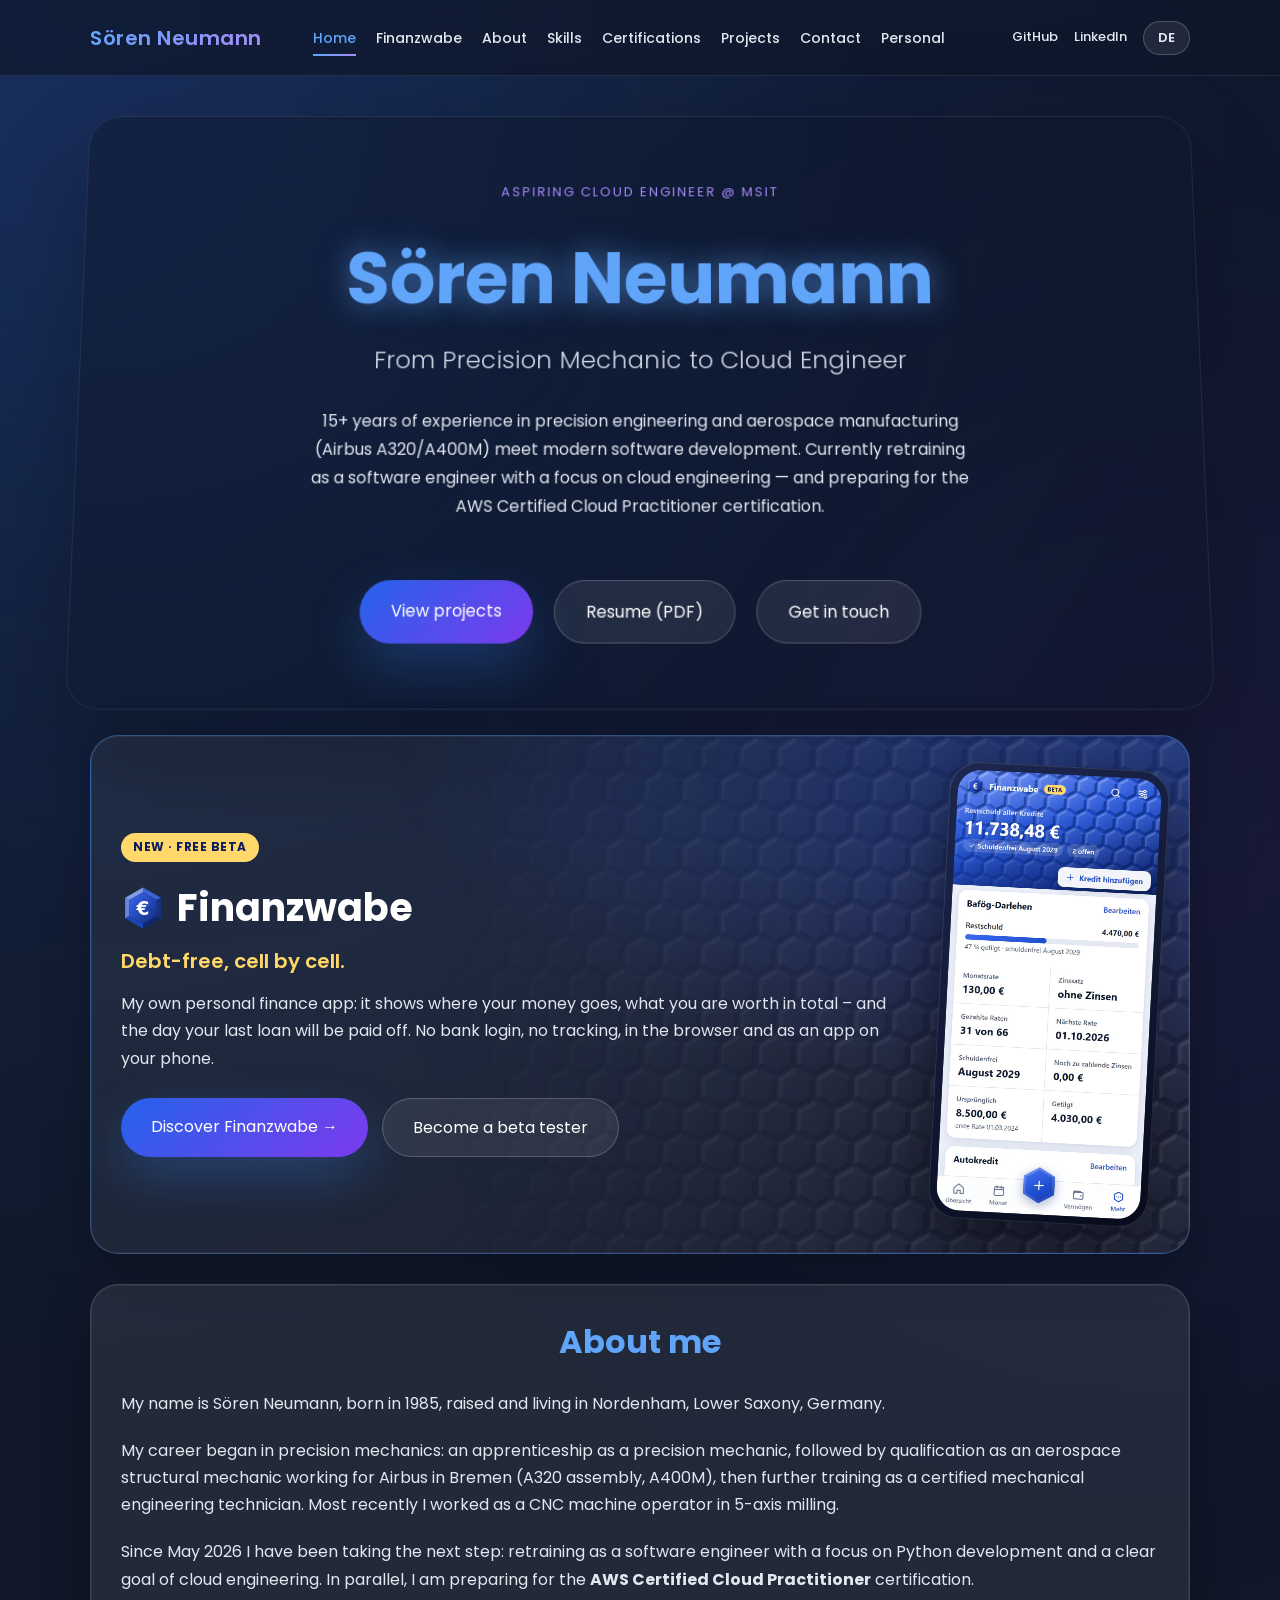
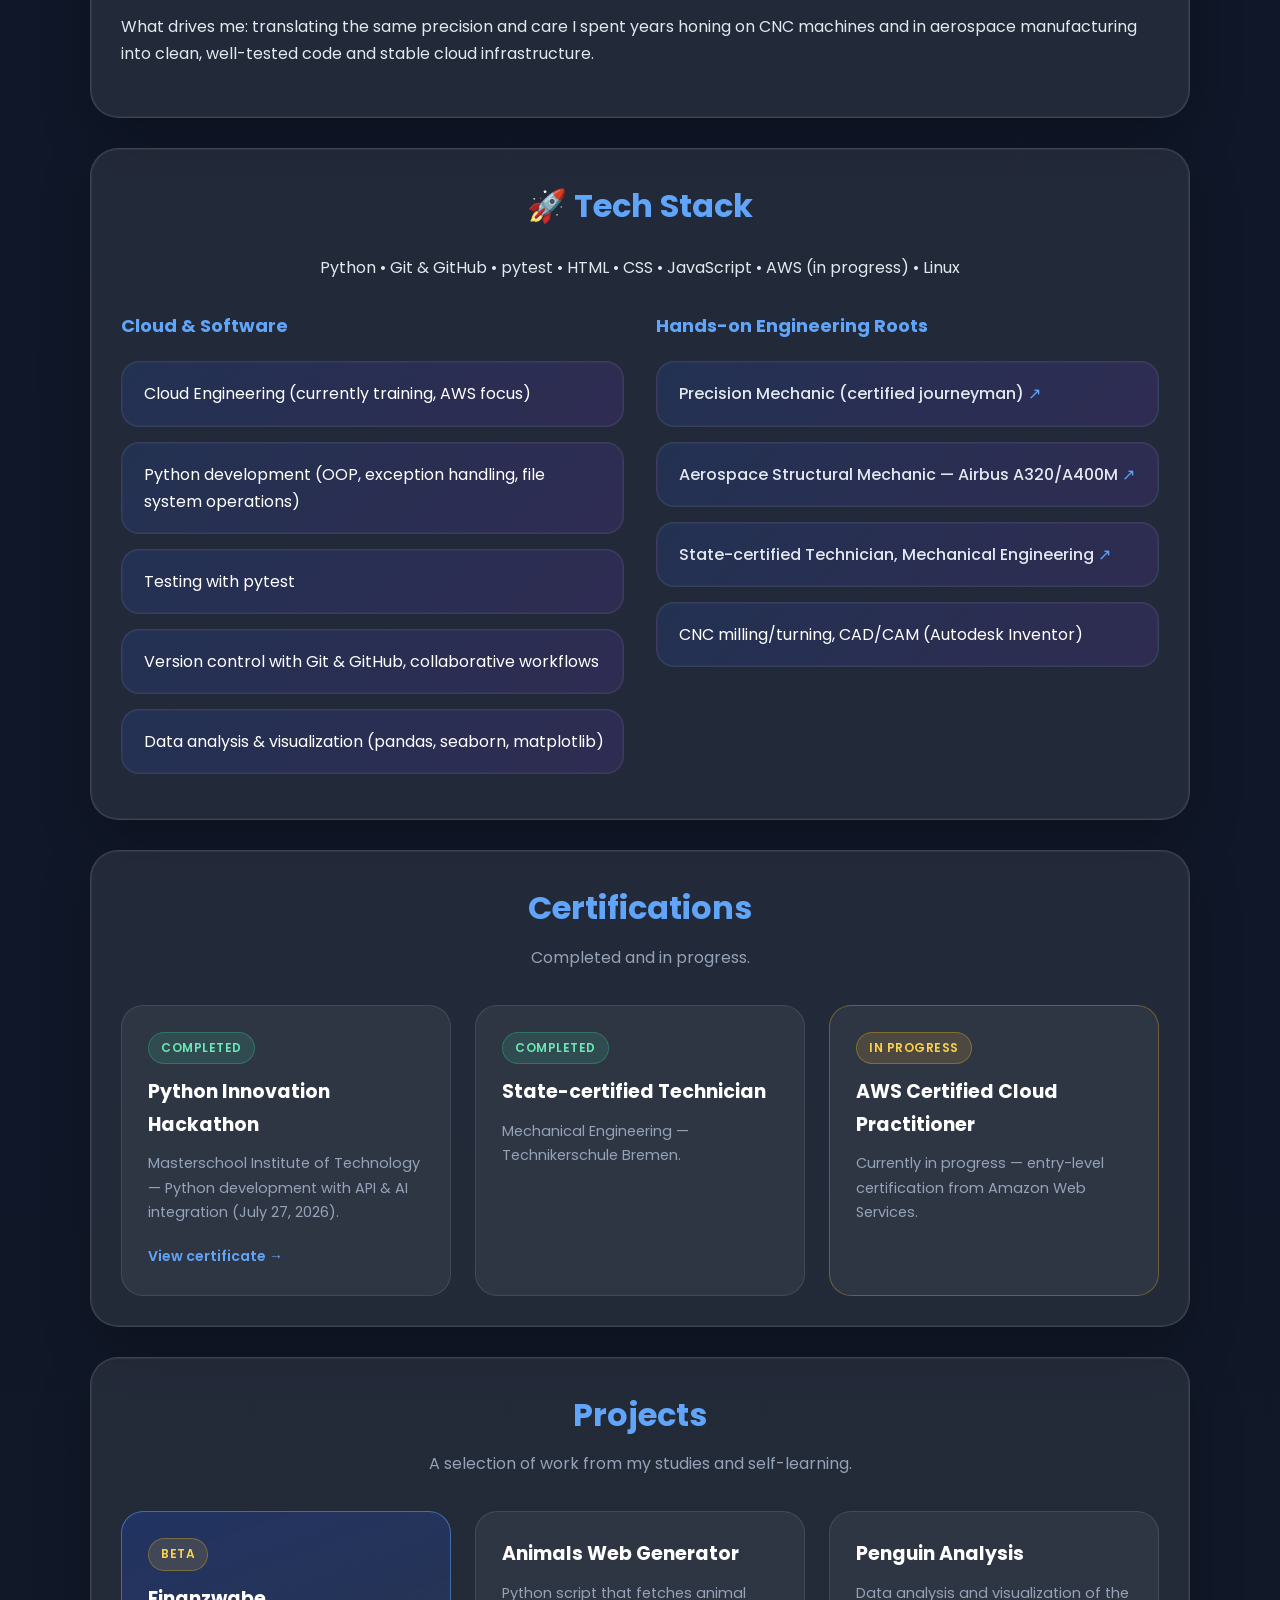
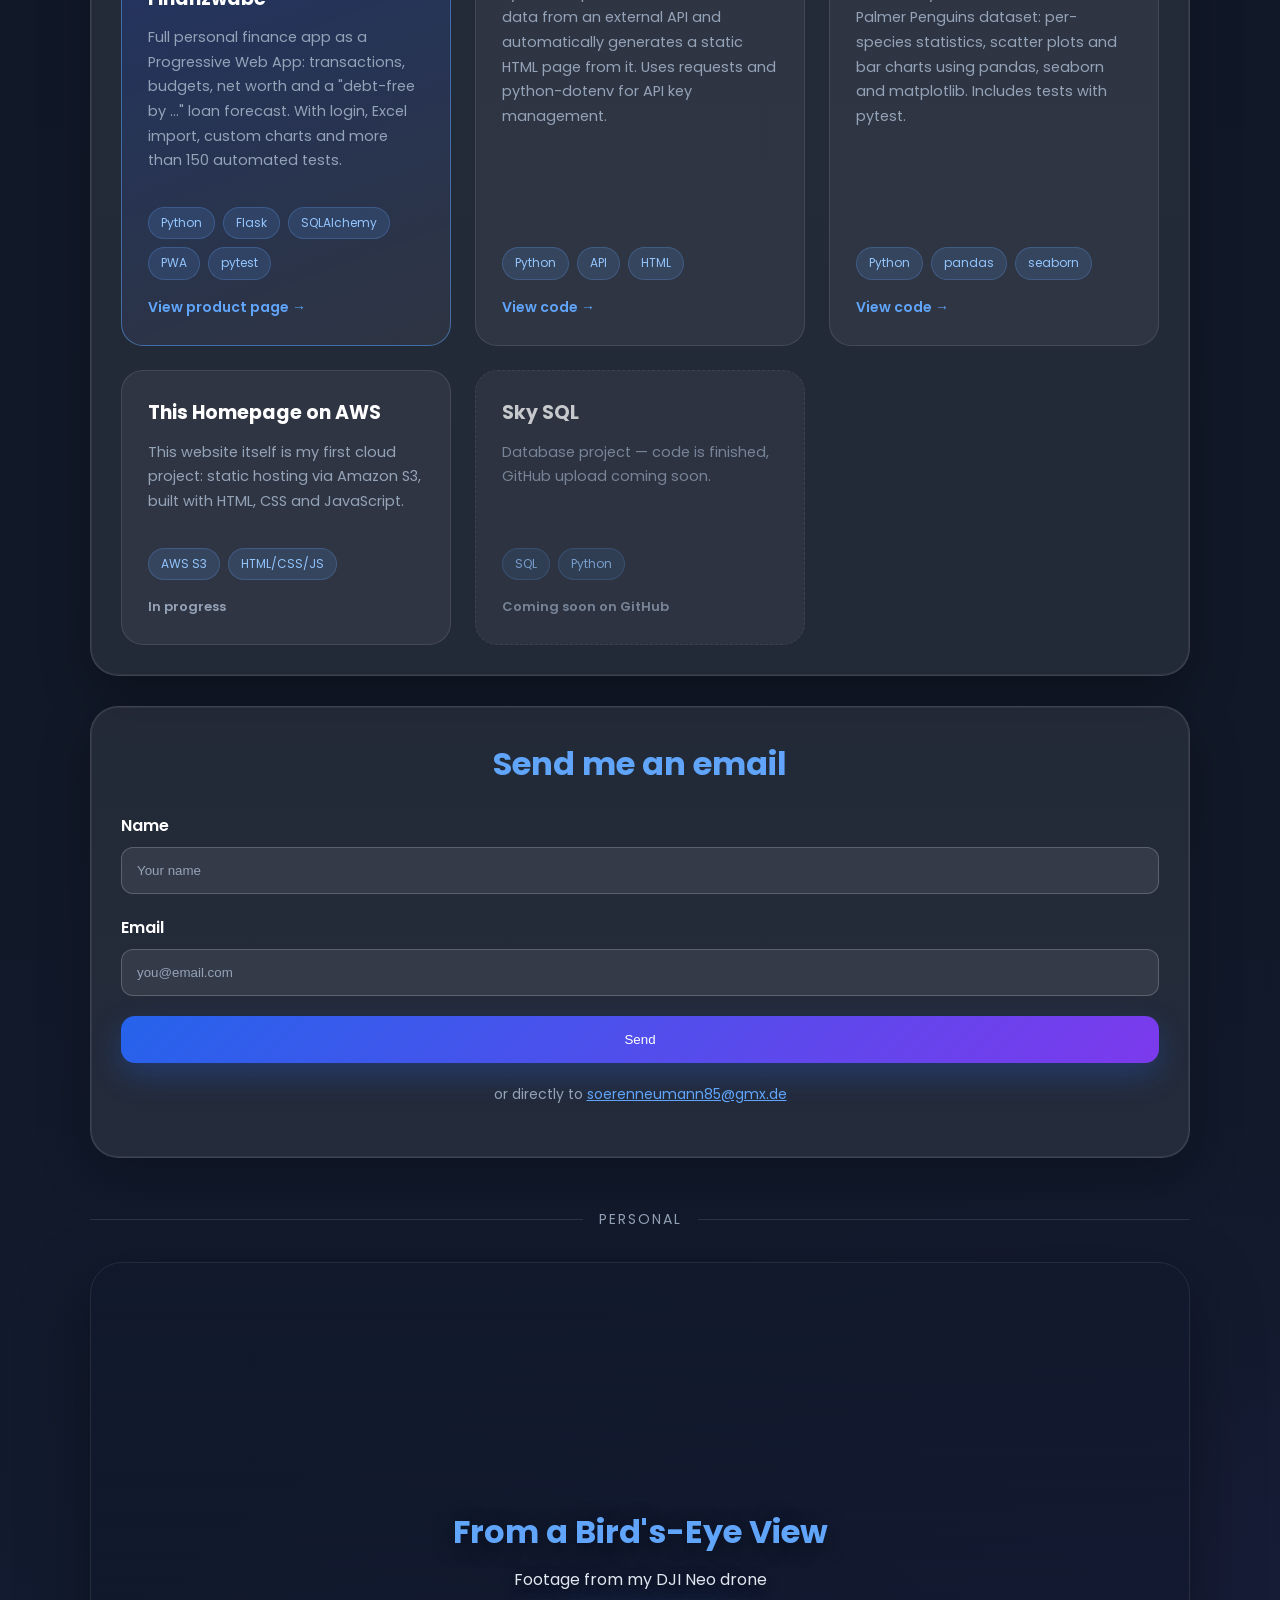
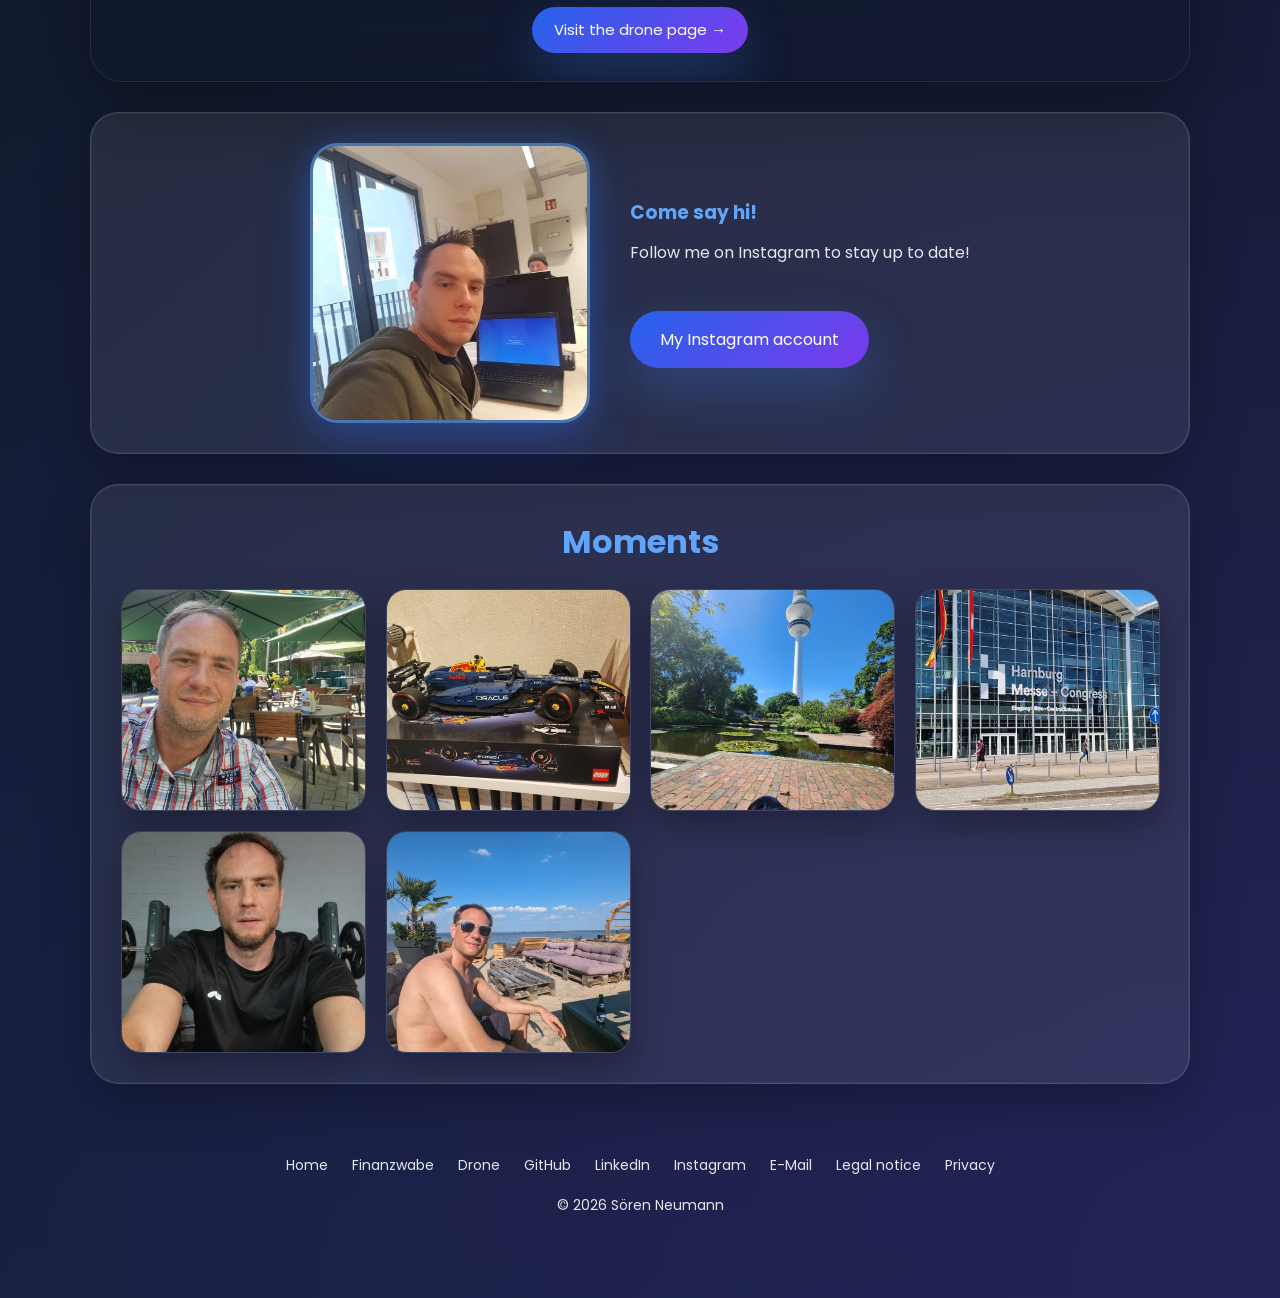
==== index.html @ 2d29876f "Initial commit: bilingual cloud engineer portfolio homepage Static site (HTML/CSS/JS) with DE/EN tog" ====
<!DOCTYPE html>
<html lang="de">
<head>
    <meta charset="UTF-8">
    <meta name="viewport" content="width=device-width, initial-scale=1.0">
    <title data-i18n="meta.title">Sören Neumann | Cloud Engineer (angehend)</title>
    <meta name="description" content="Persönliche Homepage von Sören Neumann: angehender Cloud Engineer bei MSIT, zuvor Feinwerkmechaniker & Techniker Maschinenbau. Projekte, Zertifikate und Kontakt." data-i18n-content="meta.description">
    <link rel="icon" type="image/svg+xml" href="data:image/svg+xml,%3Csvg xmlns='http://www.w3.org/2000/svg' viewBox='0 0 64 64'%3E%3Cdefs%3E%3ClinearGradient id='g' x1='0' y1='0' x2='1' y2='1'%3E%3Cstop offset='0' stop-color='%232563eb'/%3E%3Cstop offset='1' stop-color='%237c3aed'/%3E%3C/linearGradient%3E%3C/defs%3E%3Crect width='64' height='64' rx='16' fill='url(%23g)'/%3E%3Ctext x='32' y='42' font-family='Arial, sans-serif' font-size='28' font-weight='700' fill='white' text-anchor='middle'%3ESN%3C/text%3E%3C/svg%3E">

    <link rel="stylesheet" href="stylesheet1.css"/>

    <!-- Google Font -->
    <link href="https://fonts.googleapis.com/css2?family=Poppins:wght@300;400;600&display=swap" rel="stylesheet">
</head>

<body>

<nav class="navbar">
    <div class="nav-container">
        <a href="#home" class="nav-logo">Sören Neumann</a>
        <ul class="nav-menu" id="navMenu">
            <li><a href="#home" data-i18n="nav.home">Start</a></li>
            <li><a href="#finanzwabe">Finanzwabe</a></li>
            <li><a href="#about" data-i18n="nav.about">Über mich</a></li>
            <li><a href="#skills" data-i18n="nav.skills">Skills</a></li>
            <li><a href="#certifications" data-i18n="nav.certifications">Zertifikate</a></li>
            <li><a href="#projects" data-i18n="nav.projects">Projekte</a></li>
            <li><a href="#contact" data-i18n="nav.contact">Kontakt</a></li>
            <li><a href="#personal" data-i18n="nav.personal">Persönliches</a></li>
        </ul>
        <div class="nav-actions">
            <a class="nav-icon-link" href="https://github.com/Soerenneumann1985" target="_blank" rel="noopener">GitHub</a>
            <a class="nav-icon-link" href="https://www.linkedin.com/in/s%C3%B6ren-neumann-cloud77" target="_blank" rel="noopener">LinkedIn</a>
            <button class="lang-toggle" id="langToggle" type="button" aria-label="Switch language">EN</button>
        </div>
        <button class="nav-toggle" id="navToggle" aria-label="Menü öffnen" aria-expanded="false">
            <span></span><span></span><span></span>
        </button>
    </div>
</nav>

<div class="container">

    <header class="hero-main" id="home">
        <span class="eyebrow" data-i18n="hero.eyebrow">Angehender Cloud Engineer @ MSIT</span>
        <h1>Sören Neumann</h1>
        <h2 data-i18n="hero.subtitle">Vom Feinwerkmechaniker zum Cloud Engineer</h2>
        <p class="hero-intro" data-i18n="hero.intro">
            Über 15 Jahre Erfahrung aus Präzisionshandwerk und Luftfahrttechnik (Airbus A320/A400M) treffen auf
            moderne Softwareentwicklung. Aktuell im Quereinsteiger-Studium zum Software-Ingenieur mit Schwerpunkt
            Cloud Engineering — und in Vorbereitung auf die Zertifizierung AWS Certified Cloud Practitioner.
        </p>
        <div class="hero-cta">
            <a class="button" href="#projects" data-i18n="hero.ctaProjects">Projekte ansehen</a>
            <a class="button secondary" href="assets/cv/Lebenslauf-Soeren-Neumann.pdf" target="_blank" data-i18n="hero.ctaCv">Lebenslauf (PDF)</a>
            <a class="button secondary" href="#contact" data-i18n="hero.ctaContact">Kontakt aufnehmen</a>
        </div>
    </header>

    <section class="card fw-promo" id="finanzwabe">
        <div class="fw-promo-text">
            <span class="fw-badge" data-i18n="fw.badge">Neu · Beta kostenlos</span>
            <h3 class="fw-title"><img src="finanzwabe/assets/logo.svg" alt="" width="44" height="44"> Finanzwabe</h3>
            <p class="fw-slogan" data-i18n="fw.slogan">Wabe für Wabe schuldenfrei.</p>
            <p data-i18n="fw.text">Meine eigene Finanz-App: Sie zeigt, wofür das Geld draufgeht, wie viel man insgesamt besitzt – und an welchem Tag der letzte Kredit abbezahlt ist. Ohne Bank-Login, ohne Tracking, im Browser und als App auf dem Handy.</p>
            <div class="fw-actions">
                <a class="button" href="finanzwabe/index.html" data-i18n="fw.cta">Finanzwabe entdecken →</a>
                <a class="button secondary" href="finanzwabe/index.html#beta" data-i18n="fw.ctaBeta">Beta-Tester werden</a>
            </div>
        </div>
        <a class="fw-phone" href="finanzwabe/index.html" aria-label="Zur Finanzwabe-Seite">
            <img src="finanzwabe/assets/app-kredite.jpg" alt="Finanzwabe auf dem Smartphone: Kredite mit Datum der Schuldenfreiheit" width="390" height="844" loading="lazy">
        </a>
    </section>

    <section class="card" id="about">
        <div class="section-heading"><h3 data-i18n="about.heading">Über mich</h3></div>
        <p data-i18n="about.p1">
            Mein Name ist Sören Neumann, geboren 1985, aufgewachsen und wohnhaft in Nordenham, Niedersachsen.
        </p>
        <p data-i18n="about.p2">
            Mein beruflicher Weg begann in der Feinwerkmechanik: Ausbildung zum Feinwerkmechaniker, danach
            Qualifizierung zum Strukturmechaniker Luftfahrt mit Einsatz bei Airbus in Bremen (A320-Montage,
            A400M), gefolgt von einer Weiterbildung zum Staatlich geprüften Techniker der Fachrichtung
            Maschinentechnik. In den letzten Jahren habe ich als CNC-Maschinenbediener im 5-Achs-Fräsen
            gearbeitet.
        </p>
        <p data-i18n="about.p3" data-i18n-html="true">
            Seit Mai 2026 gehe ich den nächsten Schritt: ein Quereinsteiger-Studium zum Software-Ingenieur mit
            Schwerpunkt Python-Entwicklung und dem klaren Ziel Cloud Engineering. Parallel bereite ich mich auf
            die Zertifizierung <strong>AWS Certified Cloud Practitioner</strong> vor.
        </p>
        <p data-i18n="about.p4">
            Was mich antreibt: die gleiche Präzision und Sorgfalt, die ich jahrelang an CNC-Maschinen und in der
            Luftfahrtfertigung gelernt habe, jetzt in sauberen, gut getesteten Code und stabile Cloud-Infrastruktur
            zu übersetzen.
        </p>
    </section>

    <section class="card" id="skills">
        <div class="section-heading"><h3 data-i18n="skills.heading">🚀 Tech Stack</h3></div>
        <p class="center" data-i18n="skills.stack">
            Python • Git &amp; GitHub • pytest • HTML • CSS • JavaScript • AWS (in Vorbereitung) • Linux
        </p>

        <div class="skills-columns">
            <div>
                <h3 data-i18n="skills.cloudHeading">Cloud &amp; Software</h3>
                <ul class="skills-list">
                    <li><span data-i18n="skills.cloud1">Cloud Engineering (aktuell in Ausbildung, Schwerpunkt AWS)</span></li>
                    <li><span data-i18n="skills.cloud2">Python-Entwicklung (OOP, Exception Handling, Dateisystem-Operationen)</span></li>
                    <li><span data-i18n="skills.cloud3">Testing mit pytest</span></li>
                    <li><span data-i18n="skills.cloud4">Versionierung mit Git &amp; GitHub, kollaborative Workflows</span></li>
                    <li><span data-i18n="skills.cloud5">Datenanalyse &amp; Visualisierung (pandas, seaborn, matplotlib)</span></li>
                </ul>
            </div>
            <div>
                <h3 data-i18n="skills.craftHeading">Handwerkliche Wurzeln</h3>
                <ul class="skills-list">
                    <li><a href="https://de.wikipedia.org/wiki/Feinwerkmechaniker" target="_blank" rel="noopener" data-i18n="skills.craft1">Feinwerkmechaniker (Facharbeiterbrief)</a></li>
                    <li><a href="https://de.wikipedia.org/wiki/Fluggerätmechaniker" target="_blank" rel="noopener" data-i18n="skills.craft2">Strukturmechaniker Luftfahrt — Airbus A320/A400M</a></li>
                    <li><a href="https://de.wikipedia.org/wiki/Maschinenbautechniker" target="_blank" rel="noopener" data-i18n="skills.craft3">Staatlich geprüfter Techniker, Maschinentechnik</a></li>
                    <li><span data-i18n="skills.craft4">CNC-Fräsen/-Drehen, CAD/CAM (Autodesk Inventor)</span></li>
                </ul>
            </div>
        </div>
    </section>

    <section class="card" id="certifications">
        <div class="section-heading"><h3 data-i18n="certs.heading">Zertifikate</h3></div>
        <p class="section-sub" data-i18n="certs.sub">Abgeschlossen und in Vorbereitung.</p>
        <div class="projects-grid">
            <article class="project-card cert-card">
                <div class="cert-status done" data-i18n="certs.statusDone">Abgeschlossen</div>
                <h4 data-i18n="certs.msitTitle">Python Innovation Hackathon</h4>
                <p data-i18n="certs.msitDesc">Masterschool Institute of Technology — Python-Entwicklung mit API- &amp; KI-Integration (27. Juli 2026).</p>
                <a href="assets/certificates/msit-python-hackathon.png" target="_blank" data-i18n="certs.viewCert">Zertifikat ansehen →</a>
            </article>
            <article class="project-card cert-card">
                <div class="cert-status done" data-i18n="certs.statusDone">Abgeschlossen</div>
                <h4 data-i18n="certs.techTitle">Staatlich geprüfter Techniker</h4>
                <p data-i18n="certs.techDesc">Fachrichtung Maschinentechnik — Technikerschule Bremen.</p>
            </article>
            <article class="project-card cert-card in-progress">
                <div class="cert-status progress" data-i18n="certs.statusProgress">In Vorbereitung</div>
                <h4>AWS Certified Cloud Practitioner</h4>
                <p data-i18n="certs.awsDesc">Aktuell in Vorbereitung — Einstiegszertifizierung von Amazon Web Services.</p>
            </article>
        </div>
    </section>

    <section class="card" id="projects">
        <div class="section-heading"><h3 data-i18n="projects.heading">Projekte</h3></div>
        <p class="section-sub" data-i18n="projects.sub">Eine Auswahl an Arbeiten aus Studium und Selbstlernen.</p>
        <div class="projects-grid">
            <article class="project-card featured">
                <div class="cert-status progress" data-i18n="projects.fwStatus">Beta</div>
                <h4>Finanzwabe</h4>
                <p data-i18n="projects.fwDesc">Vollständige Finanz-App als Progressive Web App: Buchungen, Budgets, Nettovermögen und Kredit-Prognose „schuldenfrei am …“. Mit Login, Excel-Import, eigenen Diagrammen und über 150 automatischen Tests.</p>
                <div class="project-tags"><span>Python</span><span>Flask</span><span>SQLAlchemy</span><span>PWA</span><span>pytest</span></div>
                <a href="finanzwabe/index.html" data-i18n="projects.fwCta">Zur Produktseite →</a>
            </article>
            <article class="project-card">
                <h4 data-i18n="projects.p1Title">Animals Web Generator</h4>
                <p data-i18n="projects.p1Desc">Python-Skript, das Tierdaten über eine externe API abruft und daraus automatisch eine statische HTML-Seite generiert. Nutzt requests und python-dotenv für die API-Key-Verwaltung.</p>
                <div class="project-tags"><span>Python</span><span>API</span><span>HTML</span></div>
                <a href="https://github.com/Soerenneumann1985/My-Zootopia" target="_blank" rel="noopener" data-i18n="projects.viewCode">Code ansehen →</a>
            </article>
            <article class="project-card">
                <h4 data-i18n="projects.p2Title">Penguin Analysis</h4>
                <p data-i18n="projects.p2Desc">Datenanalyse und Visualisierung des Palmer-Penguins-Datensets: Kennzahlen pro Pinguinart, Streudiagramme und Balkendiagramme mit pandas, seaborn und matplotlib. Inklusive Tests mit pytest.</p>
                <div class="project-tags"><span>Python</span><span>pandas</span><span>seaborn</span></div>
                <a href="https://github.com/Soerenneumann1985/penguin-analysis" target="_blank" rel="noopener" data-i18n="projects.viewCode">Code ansehen →</a>
            </article>
            <article class="project-card">
                <h4 data-i18n="projects.p3Title">Diese Homepage auf AWS</h4>
                <p data-i18n="projects.p3Desc">Diese Website selbst ist mein erstes Cloud-Projekt: statisches Hosting über Amazon S3, aufgebaut mit HTML, CSS und JavaScript.</p>
                <div class="project-tags"><span>AWS S3</span><span>HTML/CSS/JS</span></div>
                <span class="project-status" data-i18n="projects.inProgress">In Arbeit</span>
            </article>
            <article class="project-card placeholder">
                <h4>Sky SQL</h4>
                <p data-i18n="projects.p4Desc">Datenbank-Projekt — Code ist fertig, Upload auf GitHub folgt in Kürze.</p>
                <div class="project-tags"><span>SQL</span><span>Python</span></div>
                <span class="project-status" data-i18n="projects.comingSoon">Demnächst auf GitHub</span>
            </article>
        </div>
    </section>

    <section class="card" id="contact">
        <div class="section-heading"><h3 data-i18n="contact.heading">Schreib mir eine E-Mail</h3></div>

        <form action="mailto:soerenneumann85@gmx.de" method="get">

            <label for="name" data-i18n="contact.name">Name</label>
            <input type="text" id="name" name="name" data-i18n-placeholder="contact.namePlaceholder" placeholder="Dein Name">

            <label for="email" data-i18n="contact.email">E-Mail</label>
            <input type="email" id="email" name="email" data-i18n-placeholder="contact.emailPlaceholder" placeholder="deine@email.de">

            <input type="submit" data-i18n-value="contact.submit" value="Absenden">

        </form>
        <p class="contact-alt center" data-i18n="contact.altHtml" data-i18n-html="true">oder direkt an <a href="mailto:soerenneumann85@gmx.de">soerenneumann85@gmx.de</a></p>
    </section>

    <div class="section-divider">
        <span data-i18n="personal.divider">Persönliches</span>
    </div>

    <section class="video-hero" id="personal">
        <video class="video-hero-media" autoplay muted loop playsinline poster="assets/drohnenvideo-poster.jpg">
            <source src="assets/drohnenvideo.mp4" type="video/mp4">
        </video>
        <div class="video-hero-overlay"></div>
        <div class="video-hero-text">
            <h3 data-i18n="drone.heading">Aus der Vogelperspektive</h3>
            <p data-i18n="drone.sub">Aufnahmen meiner DJI Neo Drohne</p>
            <a class="button" href="drohne/index.html" data-i18n="drone.cta">Zur Drohnen-Seite →</a>
        </div>
    </section>

    <section class="card">
        <div class="profile-container">
            <img src="assets/Selfie.jpg" alt="Selfie von Sören Neumann" class="profile-image">
            <div>
                <h3 style="text-align: left; margin-bottom: 10px;" data-i18n="insta.heading">Besuche mich!</h3>
                <p style="text-align: left; margin-bottom: 20px;" data-i18n="insta.sub">Folge mir auf Instagram und bleibe immer auf dem Laufenden!</p>
                <a class="button" href="https://www.instagram.com/soerenneumann77/" target="_blank" data-i18n="insta.cta">
                    Mein Instagram Account
                </a>
            </div>
        </div>
    </section>

    <section class="card" id="gallery">
        <div class="section-heading"><h3 data-i18n="gallery.heading">Momente</h3></div>
        <div class="gallery">
            <div class="gallery-item"><img src="assets/gallery/cafe.jpg" alt="Unterwegs im Café" loading="lazy"></div>
            <div class="gallery-item"><img src="assets/gallery/lego.jpg" alt="Lego Formel 1" loading="lazy"></div>
            <div class="gallery-item"><img src="assets/gallery/hamburg-turm.jpg" alt="Fernsehturm Hamburg" loading="lazy"></div>
            <div class="gallery-item"><img src="assets/gallery/hamburg-messe.jpg" alt="Hamburg Messe" loading="lazy"></div>
            <div class="gallery-item"><img src="assets/gallery/gym.jpg" alt="Im Fitnessstudio" loading="lazy"></div>
            <div class="gallery-item"><img src="assets/gallery/strand.jpg" alt="Am Strand" loading="lazy"></div>
        </div>
    </section>

</div>

<footer class="site-footer">
    <div class="footer-links">
        <a href="#home" data-i18n="nav.home">Start</a>
        <a href="finanzwabe/index.html">Finanzwabe</a>
        <a href="drohne/index.html" data-i18n="footer.drone">Drohne</a>
        <a href="https://github.com/Soerenneumann1985" target="_blank" rel="noopener">GitHub</a>
        <a href="https://www.linkedin.com/in/s%C3%B6ren-neumann-cloud77" target="_blank" rel="noopener">LinkedIn</a>
        <a href="https://www.instagram.com/soerenneumann77/" target="_blank" rel="noopener">Instagram</a>
        <a href="mailto:soerenneumann85@gmx.de">E-Mail</a>
        <a href="impressum.html" data-i18n="footer.imprint">Impressum</a>
        <a href="datenschutz.html" data-i18n="footer.privacy">Datenschutz</a>
    </div>
    <p>&copy; 2026 Sören Neumann</p>
</footer>

<div class="lightbox" id="lightbox">
    <span class="lightbox-close" id="lightbox-close">&times;</span>
    <img src="" alt="" id="lightbox-img">
</div>

<script src="script.js" defer></script>
</body>
</html>
---- stylesheet1.css ----
*{
    margin:0;
    padding:0;
    box-sizing:border-box;
}

:root{
    --bg-dark:#0f172a;
    --bg-darker:#111827;
    --bg-deep:#131f3b;
    --accent-blue:#2563eb;
    --accent-blue-light:#60a5fa;
    --accent-purple:#7c3aed;
    --text-main:#e2e8f0;
    --text-muted:#94a3b8;
    --glass-bg:rgba(255,255,255,0.08);
    --glass-border:rgba(255,255,255,0.12);
    --nav-height:76px;
}

html{
    scroll-behavior:smooth;
}

body{
    font-family:'Poppins',sans-serif;
    background:
        radial-gradient(circle at top left, rgba(59, 130, 246, 0.18), transparent 22%),
        radial-gradient(circle at bottom right, rgba(124, 58, 237, 0.16), transparent 28%),
        linear-gradient(180deg, #0f172a 0%, #111827 65%, #131f3b 100%);
    color:white;
    line-height:1.7;
    overflow-x:hidden;
}

section, header{
    scroll-margin-top:calc(var(--nav-height) + 16px);
}

.container{
    width:90%;
    max-width:1100px;
    margin:0 auto;
    position:relative;
    z-index:1;
}

.container::before{
    content:"";
    position:absolute;
    inset:0;
    background-image:
        linear-gradient(120deg, rgba(255,255,255,0.05) 0 1px, transparent 1px 24px),
        linear-gradient(60deg, rgba(255,255,255,0.05) 0 1px, transparent 1px 24px);
    opacity:0.22;
    pointer-events:none;
    mix-blend-mode:screen;
}

/* Animierter Hintergrund */

body::before{
    content:"";
    position:fixed;
    width:600px;
    height:600px;
    background:#2563eb;
    filter:blur(250px);
    opacity:.2;
    top:-200px;
    left:-200px;
    animation:float 10s infinite alternate;
    z-index:-1;
}

body::after{
    content:"";
    position:fixed;
    width:500px;
    height:500px;
    background:#7c3aed;
    filter:blur(250px);
    opacity:.2;
    bottom:-150px;
    right:-150px;
    animation:float2 12s infinite alternate;
    z-index:-1;
}

@keyframes float{
    from{ transform:translateY(0px); }
    to{ transform:translateY(100px); }
}

@keyframes float2{
    from{ transform:translateY(0px); }
    to{ transform:translateY(-100px); }
}

/* ==================== Navigation ==================== */

.navbar{
    position:sticky;
    top:0;
    z-index:200;
    height:var(--nav-height);
    display:flex;
    align-items:center;
    background:rgba(15,23,42,0.7);
    backdrop-filter:blur(16px);
    border-bottom:1px solid rgba(255,255,255,0.08);
}

.nav-container{
    width:90%;
    max-width:1100px;
    margin:0 auto;
    display:flex;
    align-items:center;
    justify-content:space-between;
}

.nav-logo{
    font-weight:600;
    font-size:20px;
    color:white;
    text-decoration:none;
    letter-spacing:.5px;
    background:linear-gradient(135deg,#60a5fa,#a78bfa);
    -webkit-background-clip:text;
    background-clip:text;
    -webkit-text-fill-color:transparent;
}

.nav-menu{
    list-style:none;
    display:flex;
    gap:20px;
}

.nav-menu a{
    color:var(--text-main);
    text-decoration:none;
    font-size:14px;
    font-weight:500;
    position:relative;
    padding:6px 0;
    white-space:nowrap;
    transition:color .3s;
}

.nav-menu a::after{
    content:"";
    position:absolute;
    left:0;
    bottom:-2px;
    width:0;
    height:2px;
    background:linear-gradient(90deg,#60a5fa,#a78bfa);
    transition:width .3s;
}

.nav-menu a:hover,
.nav-menu a.active{
    color:#60a5fa;
}

.nav-menu a:hover::after,
.nav-menu a.active::after{
    width:100%;
}

.nav-actions{
    display:flex;
    align-items:center;
    gap:16px;
    margin-left:16px;
}

.nav-icon-link{
    color:var(--text-main);
    text-decoration:none;
    font-size:13px;
    font-weight:500;
    white-space:nowrap;
    transition:color .3s;
}

.nav-icon-link:hover{
    color:#60a5fa;
}

.lang-toggle{
    background:rgba(255,255,255,0.08);
    border:1px solid rgba(255,255,255,0.2);
    color:var(--text-main);
    border-radius:20px;
    padding:6px 14px;
    font-size:13px;
    font-weight:600;
    font-family:inherit;
    cursor:pointer;
    transition:.3s;
}

.lang-toggle:hover{
    background:rgba(255,255,255,0.16);
    color:#60a5fa;
}

.nav-toggle{
    display:none;
    flex-direction:column;
    gap:5px;
    background:none;
    border:none;
    cursor:pointer;
    padding:8px;
}

.nav-toggle span{
    width:24px;
    height:2px;
    background:white;
    border-radius:2px;
    transition:.3s;
}

@media(max-width:1080px){
    .nav-toggle{
        display:flex;
    }
    .nav-menu{
        position:fixed;
        top:var(--nav-height);
        left:0;
        right:0;
        flex-direction:column;
        gap:0;
        background:rgba(15,23,42,0.97);
        backdrop-filter:blur(16px);
        border-bottom:1px solid rgba(255,255,255,0.08);
        max-height:0;
        overflow:hidden;
        transition:max-height .35s ease;
    }
    .nav-menu.open{
        max-height:400px;
    }
    .nav-menu li{
        width:100%;
    }
    .nav-menu a{
        display:block;
        padding:16px 24px;
    }
    .nav-menu a::after{
        display:none;
    }
}

@media(max-width:600px){
    .nav-icon-link{
        display:none;
    }
    .nav-actions{
        margin-left:8px;
        gap:10px;
    }
}

/* ==================== Hero ==================== */

header.hero-main{
    text-align:center;
    margin:40px 0 50px;
    padding:60px 24px;
    border-radius:32px;
    background:rgba(15,23,42,0.45);
    border:1px solid rgba(255,255,255,0.08);
    box-shadow:0 35px 90px rgba(0,0,0,0.25);
    backdrop-filter:blur(16px);
    transform:perspective(900px) rotateX(4deg);
    transform-origin:center top;
}

.eyebrow{
    display:inline-block;
    text-transform:uppercase;
    letter-spacing:2px;
    font-size:13px;
    color:#a78bfa;
    margin-bottom:14px;
}

h1{
    font-size:70px;
    color:#60a5fa;
    text-shadow:0 0 30px rgba(96,165,250,.6);
}

h2{
    color:#cbd5e1;
    font-weight:300;
}

h3{
    margin-bottom:20px;
    color:#60a5fa;
}

.hero-intro{
    max-width:640px;
    margin:24px auto 0;
    color:var(--text-main);
}

.hero-cta{
    display:flex;
    justify-content:center;
    gap:20px;
    flex-wrap:wrap;
    margin-top:30px;
}

.button.secondary{
    background:rgba(255,255,255,0.08);
    border:1px solid rgba(255,255,255,0.2);
    box-shadow:none;
}

.button.secondary:hover{
    box-shadow:0 0 30px rgba(255,255,255,.15);
}

/* Drohnenvideo Parallax-Hero */

.video-hero{
    position:relative;
    height:420px;
    border-radius:32px;
    overflow:hidden;
    margin-bottom:30px;
    box-shadow:0 25px 70px rgba(0,0,0,.35);
    border:1px solid rgba(255,255,255,0.08);
}

.video-hero-media{
    position:absolute;
    top:-10%;
    left:0;
    width:100%;
    height:120%;
    object-fit:cover;
    will-change:transform;
    transform:scale(1.15);
}

.video-hero-overlay{
    position:absolute;
    inset:0;
    background:linear-gradient(
        180deg,
        rgba(15,23,42,0.15) 0%,
        rgba(15,23,42,0.55) 100%
    );
}

.video-hero-text{
    position:absolute;
    left:0;
    right:0;
    bottom:28px;
    text-align:center;
    color:white;
}

.video-hero-text h3{
    font-size:32px;
    margin-bottom:6px;
    text-shadow:0 4px 20px rgba(0,0,0,.5);
}

.video-hero-text p{
    color:#e2e8f0;
    margin-bottom:0;
    text-shadow:0 2px 12px rgba(0,0,0,.5);
}

@media(max-width:768px){
    .video-hero{
        height:260px;
    }
    .video-hero-text h3{
        font-size:22px;
    }
}

.video-hero-text .button{
    margin-top:14px;
    padding:10px 22px;
    font-size:15px;
}

.section-heading{
    text-align:center;
    margin-bottom:8px;
}

.section-heading h3{
    font-size:32px;
}

.section-sub{
    text-align:center;
    color:var(--text-muted);
    margin-top:-12px;
    margin-bottom:34px;
}

.card{
    position:relative;
    background:rgba(255,255,255,0.08);
    backdrop-filter:blur(20px);
    border:1px solid rgba(255,255,255,0.12);

    padding:30px;
    margin-bottom:30px;

    border-radius:28px;

    transition:.4s;

    box-shadow:
        0 18px 50px rgba(0,0,0,.25),
        inset 0 0 0 1px rgba(255,255,255,0.06);
}

.card::before{
    content:"";
    position:absolute;
    inset:0;
    border-radius:28px;
    background-image:
        linear-gradient(120deg, rgba(255,255,255,0.1) 0 1px, transparent 1px 25px),
        linear-gradient(60deg, rgba(255,255,255,0.1) 0 1px, transparent 1px 25px);
    opacity:0.08;
    pointer-events:none;
}

.card:hover{
    transform:translateY(-12px);
    box-shadow:
        0 25px 70px rgba(37,99,235,.3),
        inset 0 0 0 1px rgba(255,255,255,0.08);
}

p{
    color:#e2e8f0;
    margin-bottom:20px;
}

.center{
    text-align:center;
}

/* Profilbild */

.profile-container {
    display: flex;
    align-items: center;
    justify-content: center;
    gap: 40px;
    flex-wrap: wrap;
}

.profile-image{
    width:280px;
    height:280px;
    border-radius:28px;
    border:3px solid rgba(96,165,250,0.6);
    object-fit: cover;

    box-shadow:
        0 20px 50px rgba(37,99,235,0.25),
        0 0 30px rgba(59,130,246,0.25);

    transition:.5s;
}

.profile-image:hover{
    transform:scale(1.05) rotate(2deg);
}

/* Spezialisierungen */

.skills-list{
    list-style:none;
}

.skills-list li{
    background:linear-gradient(
        135deg,
        rgba(37,99,235,0.14),
        rgba(124,58,237,0.14)
    );

    margin-bottom:15px;
    padding:18px 18px 18px 22px;

    border-radius:18px;
    border:1px solid rgba(255,255,255,0.08);
    box-shadow: inset 0 0 0 1px rgba(255,255,255,0.04);

    transition:.3s;
}

.skills-list li a{
    color:#e2e8f0;
    text-decoration:none;
    display:block;
    font-weight:500;
}

.skills-list li a::after{
    content:" ↗";
    color:#60a5fa;
}

.skills-list li:hover{
    transform:translateX(10px);
    background:linear-gradient(
        135deg,
        rgba(37,99,235,0.24),
        rgba(124,58,237,0.24)
    );
}

/* Skills: zwei Spalten */

.skills-columns{
    display:grid;
    grid-template-columns:1fr 1fr;
    gap:32px;
    margin-top:30px;
}

.skills-columns h3{
    font-size:18px;
}

@media(max-width:768px){
    .skills-columns{
        grid-template-columns:1fr;
        gap:10px;
    }
}

/* Zertifikate */

.cert-card{
    align-items:flex-start;
}

.cert-status{
    display:inline-block;
    align-self:flex-start;
    font-size:12px;
    font-weight:600;
    letter-spacing:.5px;
    text-transform:uppercase;
    padding:5px 12px;
    border-radius:20px;
    margin-bottom:12px;
}

.cert-status.done{
    background:rgba(52,211,153,0.14);
    color:#6ee7b7;
    border:1px solid rgba(52,211,153,0.3);
}

.cert-status.progress{
    background:rgba(251,191,36,0.14);
    color:#fcd34d;
    border:1px solid rgba(251,191,36,0.3);
}

.project-card.in-progress{
    border-color:rgba(251,191,36,0.3);
}

.project-status{
    color:var(--text-muted);
    font-size:13px;
    font-weight:600;
}

/* Trenner vor "Persönliches" */

.section-divider{
    display:flex;
    align-items:center;
    gap:16px;
    margin:50px 0 30px;
    color:var(--text-muted);
    font-size:14px;
    text-transform:uppercase;
    letter-spacing:2px;
}

.section-divider::before,
.section-divider::after{
    content:"";
    flex:1;
    height:1px;
    background:rgba(255,255,255,0.12);
}

/* Button */

.button{
    display:inline-block;

    margin-top:25px;

    padding:15px 30px;

    color:white;
    text-decoration:none;

    border-radius:50px;

    background:
        linear-gradient(
            135deg,
            #2563eb,
            #7c3aed
        );

    transition:.4s;

    box-shadow:
        0 20px 50px rgba(59,130,246,0.28);
}

.button:hover{
    transform:scale(1.08);

    box-shadow:
    0 0 40px rgba(59,130,246,.8);
}

/* ==================== Projekte ==================== */

.projects-grid{
    display:grid;
    grid-template-columns:repeat(auto-fit, minmax(260px, 1fr));
    gap:24px;
}

.project-card{
    background:rgba(255,255,255,0.06);
    border:1px solid rgba(255,255,255,0.1);
    border-radius:22px;
    padding:26px;
    display:flex;
    flex-direction:column;
    transition:.3s;
}

.project-card:hover{
    transform:translateY(-8px);
    border-color:rgba(96,165,250,0.4);
    box-shadow:0 20px 50px rgba(37,99,235,.25);
}

.project-card h4{
    color:white;
    font-size:19px;
    margin-bottom:10px;
}

.project-card p{
    font-size:14.5px;
    color:var(--text-muted);
    flex-grow:1;
}

.project-tags{
    display:flex;
    flex-wrap:wrap;
    gap:8px;
    margin:14px 0 16px;
}

.project-tags span{
    font-size:12px;
    padding:5px 12px;
    border-radius:20px;
    background:rgba(96,165,250,0.14);
    color:#93c5fd;
    border:1px solid rgba(96,165,250,0.25);
}

.project-card a{
    color:#60a5fa;
    text-decoration:none;
    font-weight:600;
    font-size:14px;
}

.project-card a:hover{
    text-decoration:underline;
}

.project-card.placeholder{
    border-style:dashed;
    opacity:.75;
}

/* Galerie mit 3D-Tilt */

.gallery{
    display:grid;
    grid-template-columns:repeat(auto-fit, minmax(220px, 1fr));
    gap:20px;
}

.gallery-item{
    border-radius:20px;
    overflow:hidden;
    border:1px solid rgba(255,255,255,0.1);
    box-shadow:0 15px 35px rgba(0,0,0,.3);
    transition:transform .15s ease-out, box-shadow .3s;
    will-change:transform;
}

.gallery-item:hover{
    box-shadow:0 25px 55px rgba(37,99,235,.35);
}

.gallery-item img{
    display:block;
    width:100%;
    height:220px;
    object-fit:cover;
    pointer-events:none;
}

/* Lightbox */

.lightbox{
    display:none;
    position:fixed;
    inset:0;
    background:rgba(10,15,30,0.92);
    backdrop-filter:blur(6px);
    z-index:100;
    align-items:center;
    justify-content:center;
}

.lightbox.active{
    display:flex;
}

.lightbox img{
    max-width:90vw;
    max-height:85vh;
    border-radius:16px;
    box-shadow:0 30px 80px rgba(0,0,0,.6);
}

.lightbox-close{
    position:absolute;
    top:24px;
    right:34px;
    font-size:42px;
    color:white;
    cursor:pointer;
    line-height:1;
    text-shadow:0 2px 10px rgba(0,0,0,.5);
}

/* Form */

form{
    display:flex;
    flex-direction:column;
}

label{
    margin-bottom:8px;
    font-weight:600;
}

input{
    padding:15px;
    margin-bottom:20px;

    background:rgba(255,255,255,.08);
    color:white;

    border:1px solid rgba(255,255,255,.2);
    border-radius:12px;
}

input::placeholder{
    color:#94a3b8;
}

input[type="submit"]{
    background:
        linear-gradient(
            135deg,
            #2563eb,
            #7c3aed
        );

    border:none;
    cursor:pointer;
    border-radius:14px;
    padding:16px;
    box-shadow:0 12px 30px rgba(37,99,235,0.28);
}

input[type="submit"]:hover{
    opacity:.95;
    transform:translateY(-2px);
}

.contact-alt{
    color:var(--text-muted);
    font-size:14px;
}

.contact-alt a{
    color:#60a5fa;
}

/* ==================== Finanzwabe ==================== */

.fw-promo{
    display:grid;
    grid-template-columns:1fr auto;
    gap:34px;
    align-items:center;
    overflow:hidden;
    border:1px solid rgba(96,165,250,0.35);
    background:
        radial-gradient(120% 120% at 100% 0%, rgba(31,79,209,0.45), transparent 60%),
        rgba(255,255,255,0.06);
}

.fw-promo::before{
    background:url("finanzwabe/assets/honeycomb.svg") repeat;
    background-size:38.105px 66px;
    opacity:.35;
    -webkit-mask-image:linear-gradient(to left, #000, transparent 70%);
    mask-image:linear-gradient(to left, #000, transparent 70%);
}

.fw-badge{
    display:inline-block;
    padding:4px 12px;
    border-radius:20px;
    background:#ffd76a;
    color:#0b1d5e;
    font-size:12px;
    font-weight:700;
    letter-spacing:.5px;
    text-transform:uppercase;
}

.fw-title{
    display:flex;
    align-items:center;
    gap:12px;
    font-size:38px;
    color:white;
    margin:14px 0 4px;
}

.fw-slogan{
    font-size:20px;
    font-weight:600;
    color:#ffd76a;
    margin-bottom:12px;
}

.fw-actions{
    display:flex;
    flex-wrap:wrap;
    gap:14px;
}

.fw-actions .button{
    margin-top:6px;
}

.fw-phone{
    position:relative;
    width:220px;
    padding:8px;
    border-radius:30px;
    background:linear-gradient(145deg,#1d2750,#070b1a);
    box-shadow:0 25px 60px rgba(0,0,0,.45), inset 0 0 0 1px rgba(255,255,255,.12);
    transform:rotate(3deg);
    transition:.4s;
}

.fw-phone:hover{
    transform:rotate(0deg) scale(1.03);
}

.fw-phone img{
    display:block;
    width:100%;
    height:auto;
    border-radius:23px;
}

.project-card.featured{
    border-color:rgba(96,165,250,0.5);
    background:linear-gradient(160deg, rgba(31,79,209,0.28), rgba(255,255,255,0.05));
}

.legal-page{
    margin-top:40px;
}

.legal-page a{
    color:#60a5fa;
}

@media(max-width:768px){
    .fw-promo{
        grid-template-columns:1fr;
    }
    .fw-phone{
        width:190px;
        margin:0 auto;
    }
    .fw-title{
        font-size:30px;
    }
}

/* ==================== Footer ==================== */

footer.site-footer{
    text-align:center;
    padding:40px 24px 60px;
    color:var(--text-muted);
    font-size:14px;
}

footer.site-footer .footer-links{
    display:flex;
    justify-content:center;
    gap:24px;
    margin-bottom:16px;
    flex-wrap:wrap;
}

footer.site-footer .footer-links a{
    color:var(--text-main);
    text-decoration:none;
}

footer.site-footer .footer-links a:hover{
    color:#60a5fa;
}

/* Responsive */

@media(max-width:768px){

    h1{
        font-size:48px;
    }

    h2{
        font-size:18px;
    }

    .profile-image{
        width:220px;
    }
}
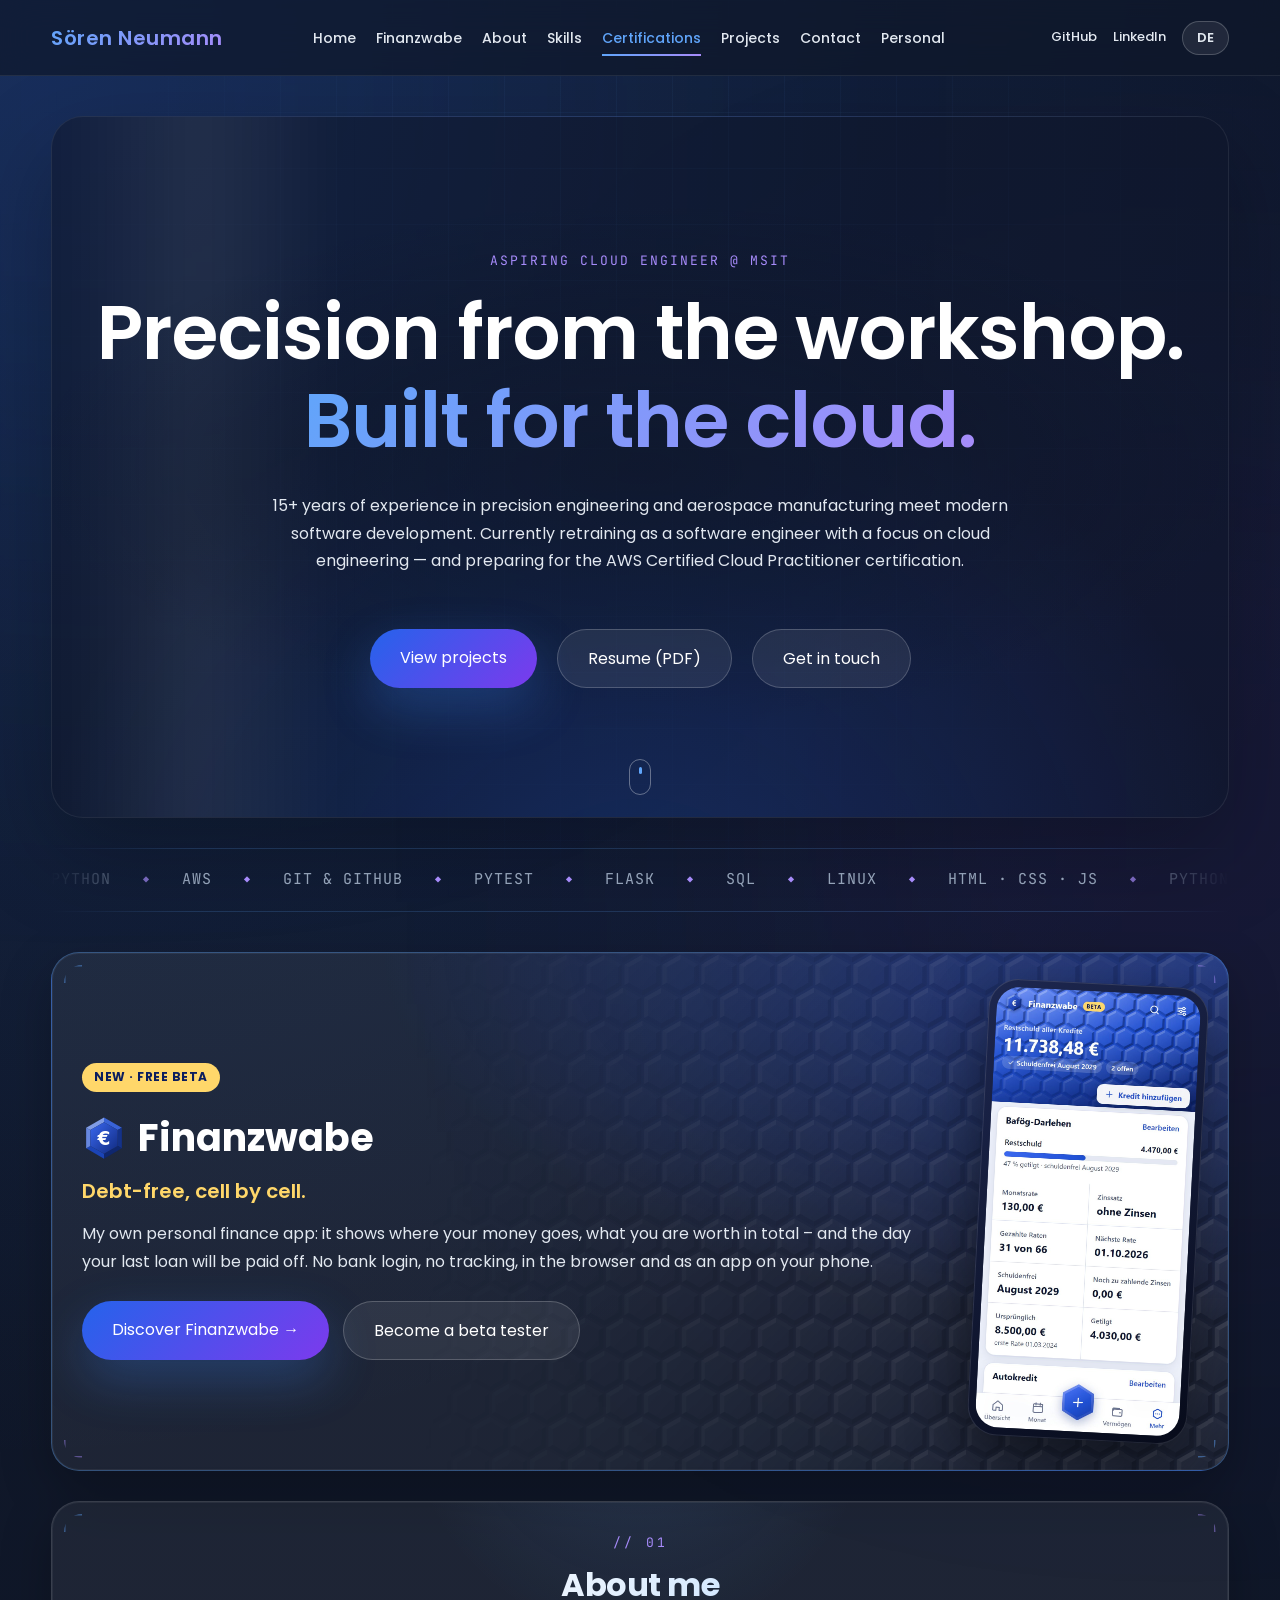
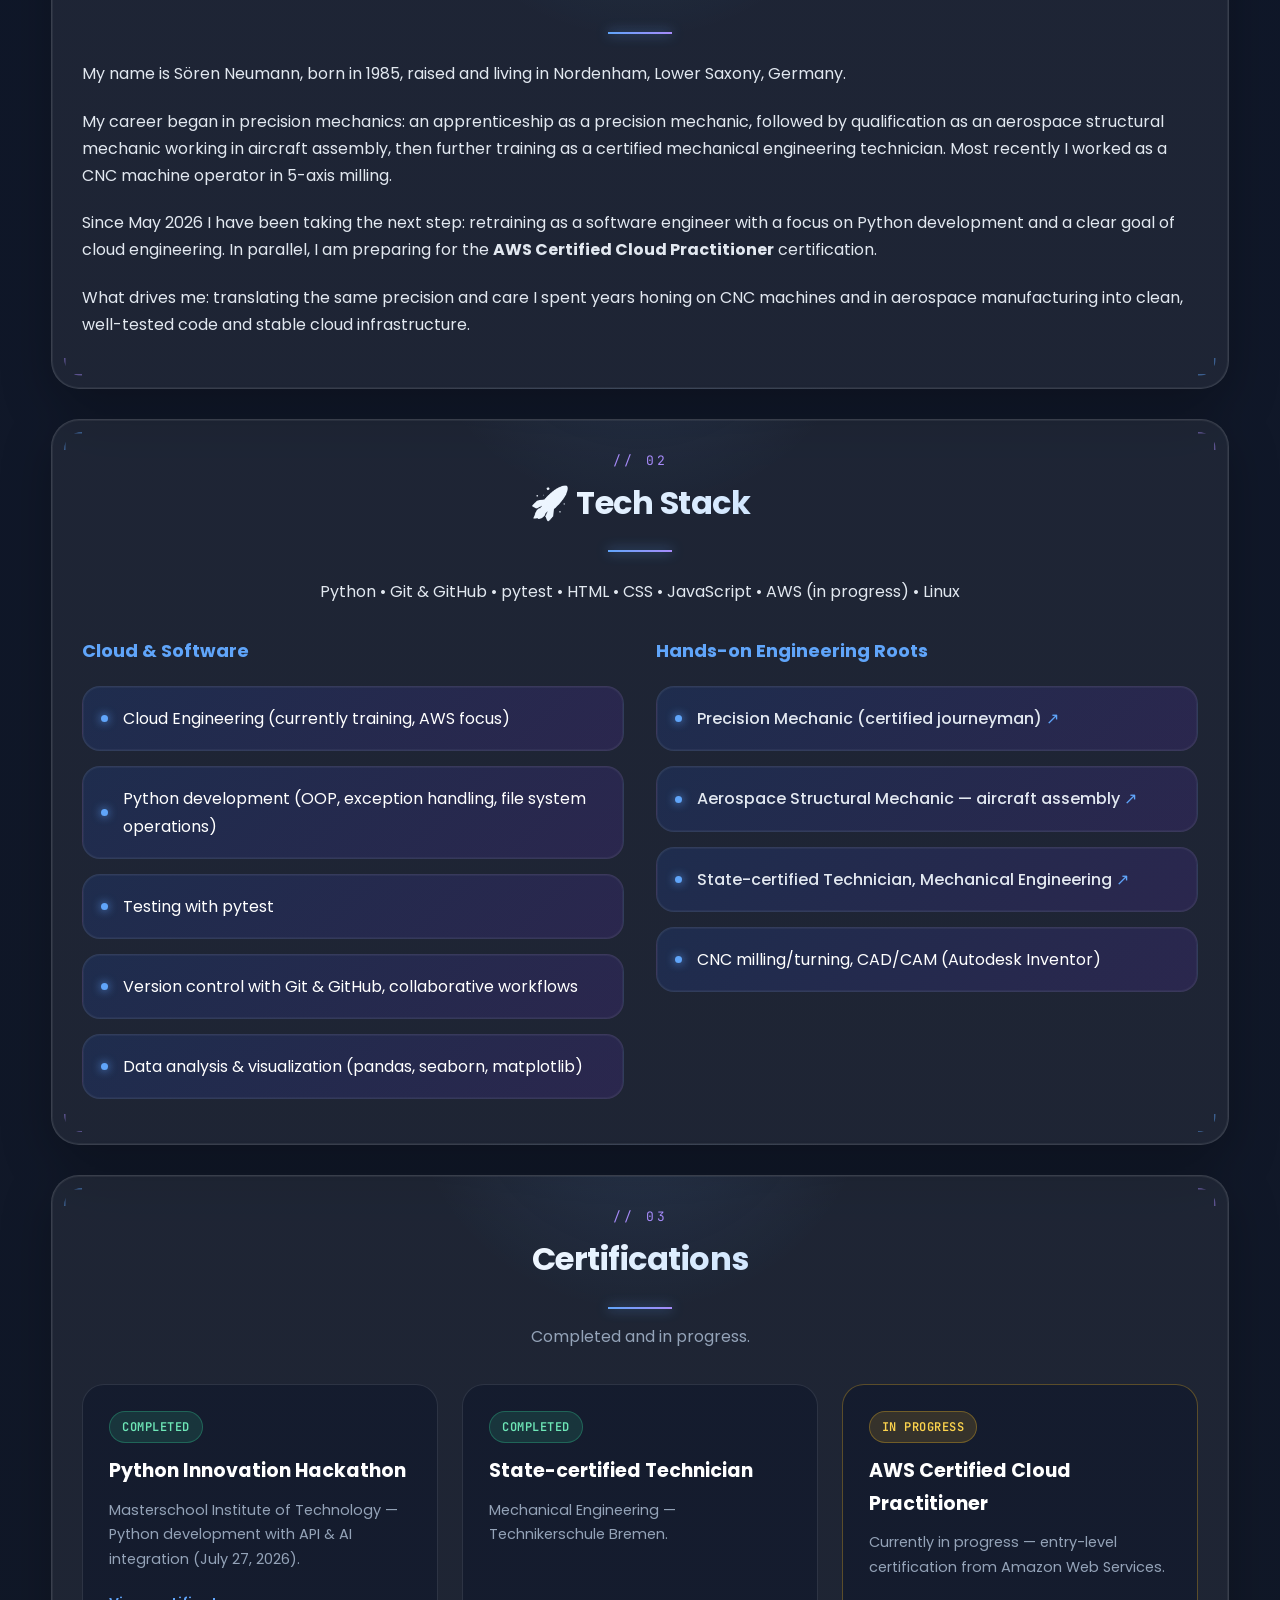
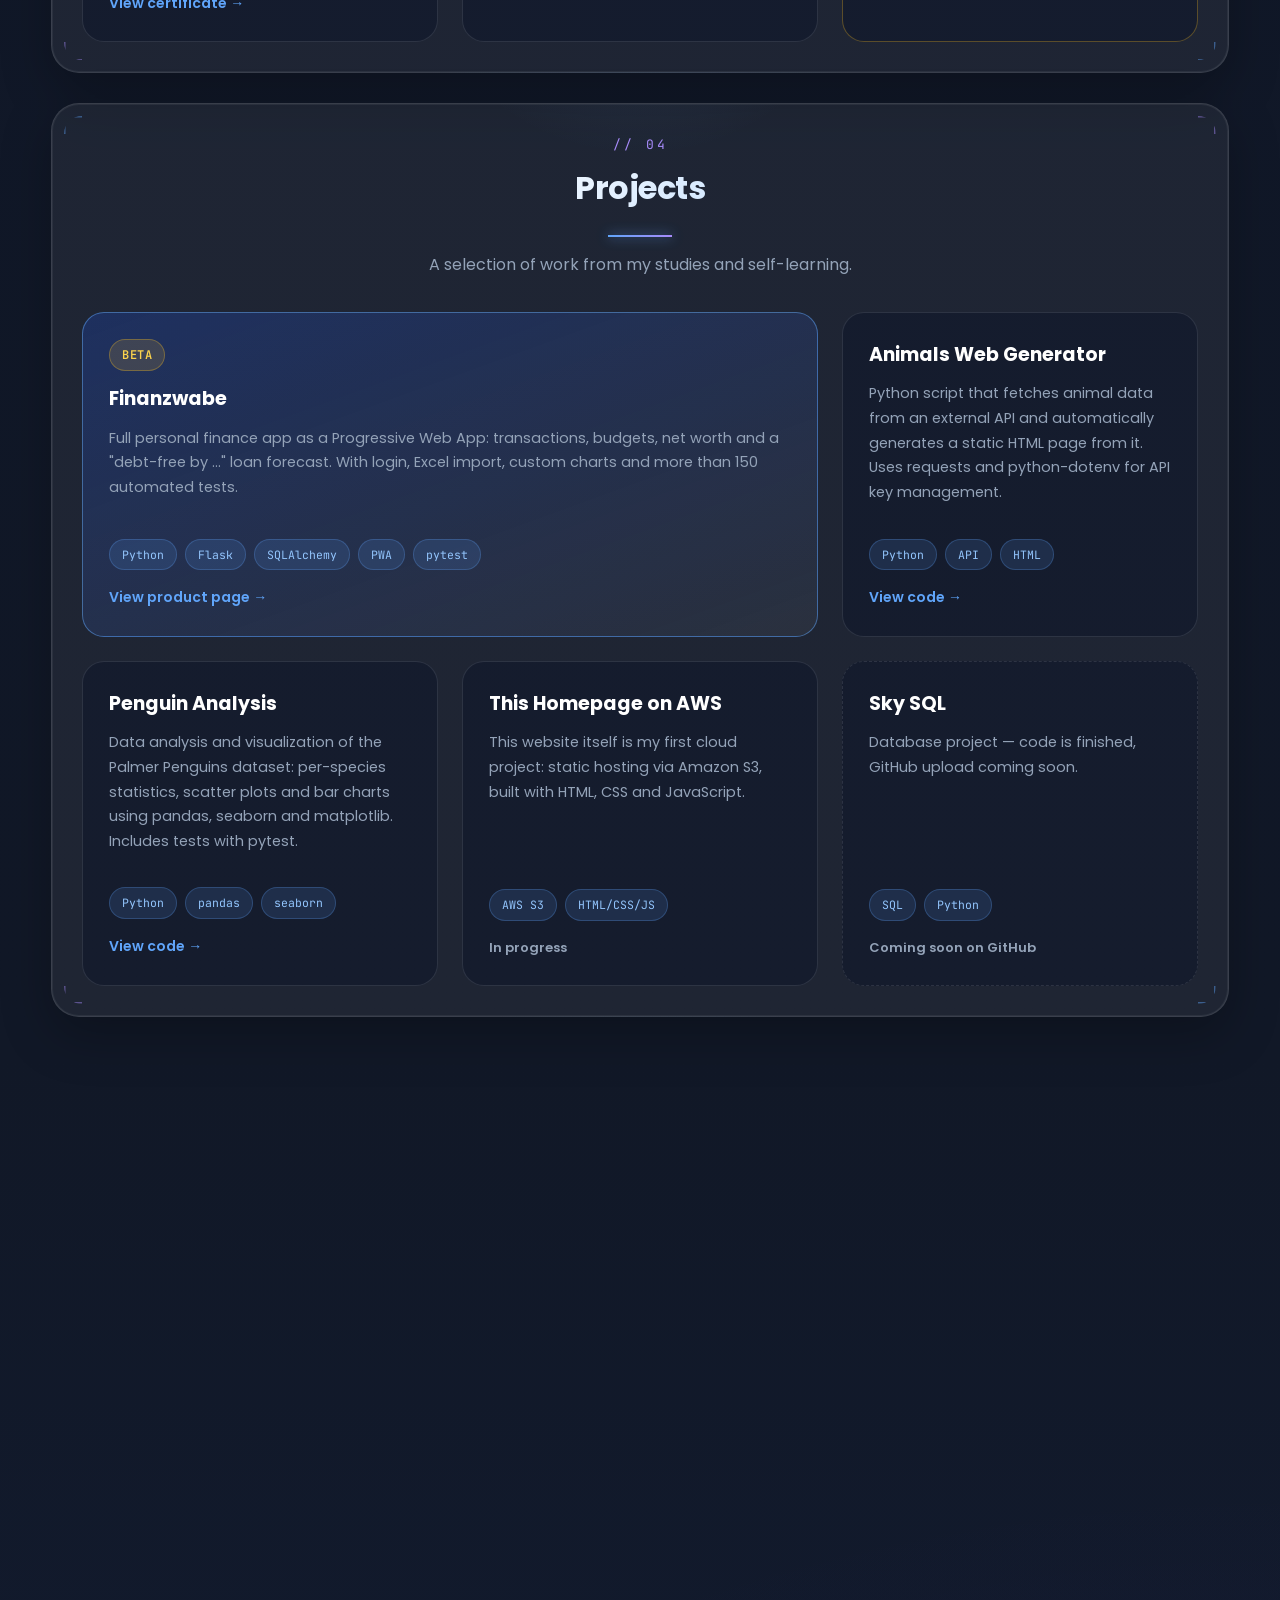
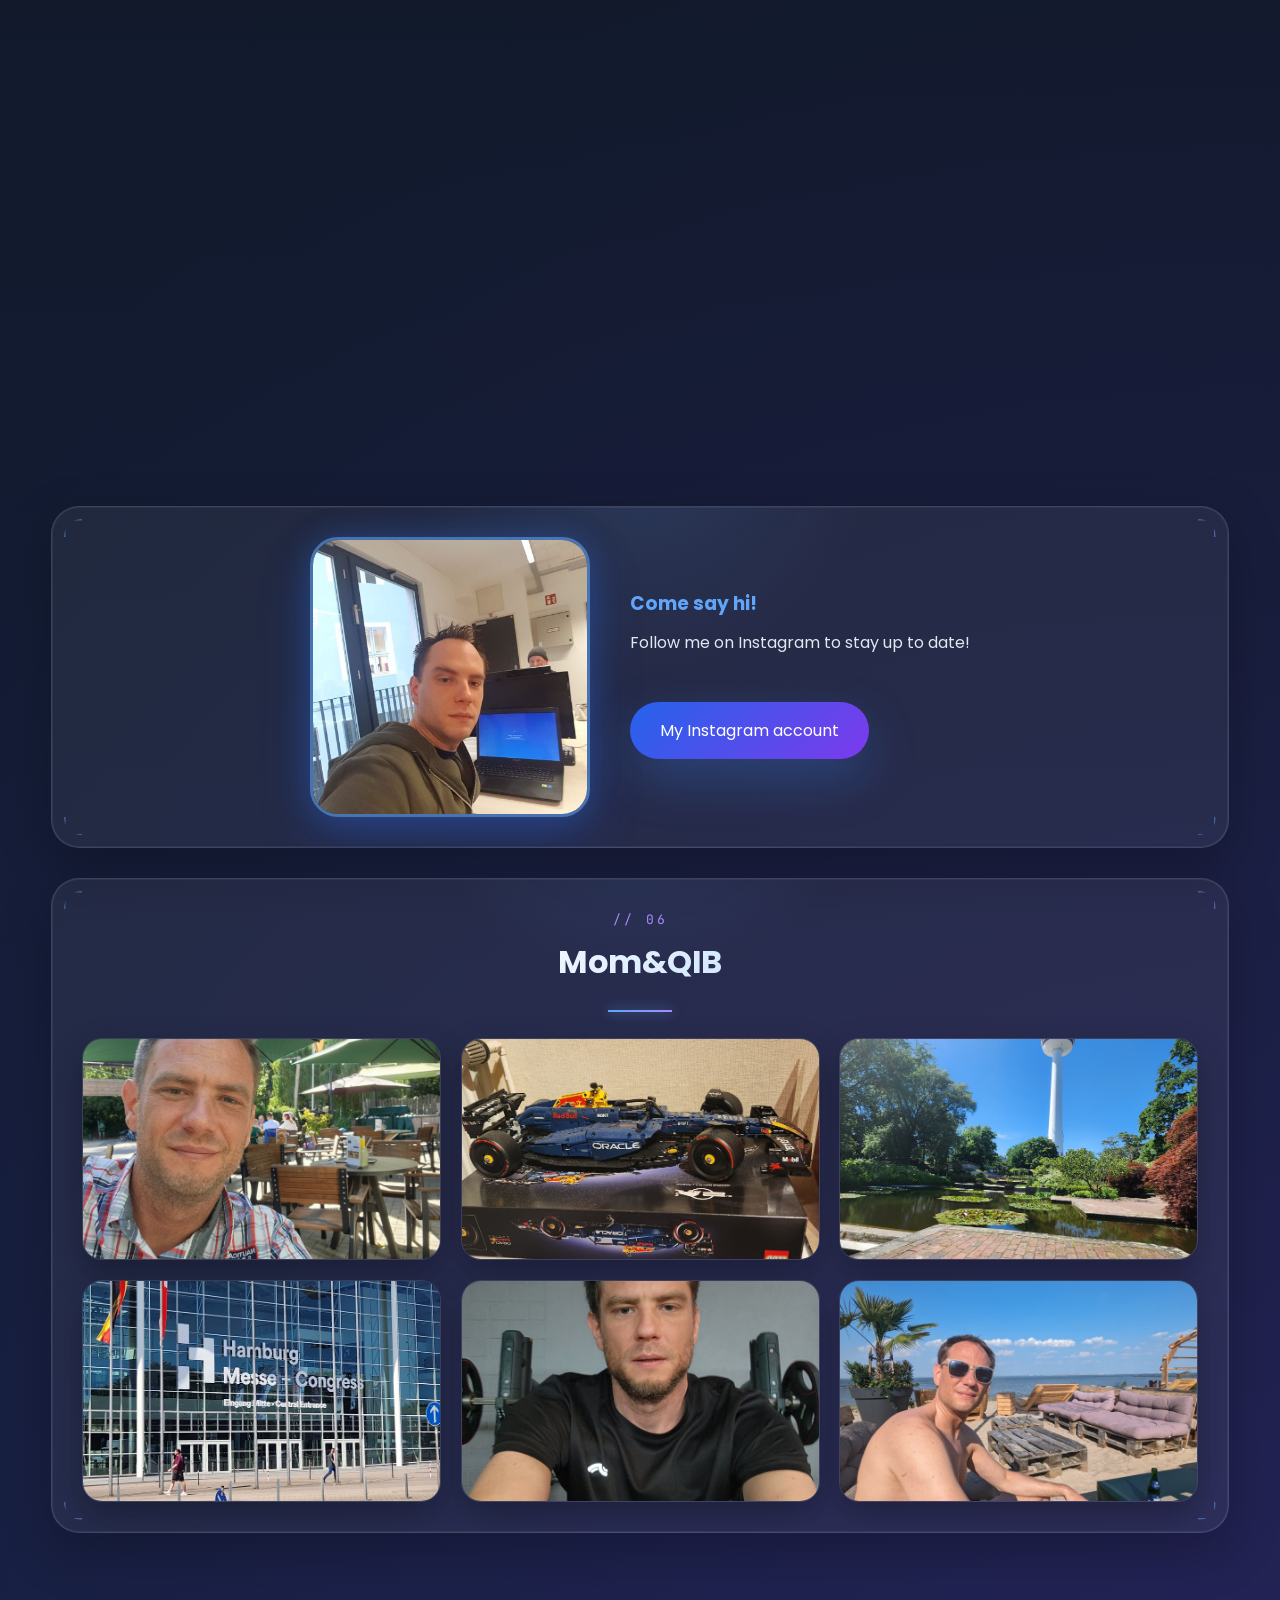
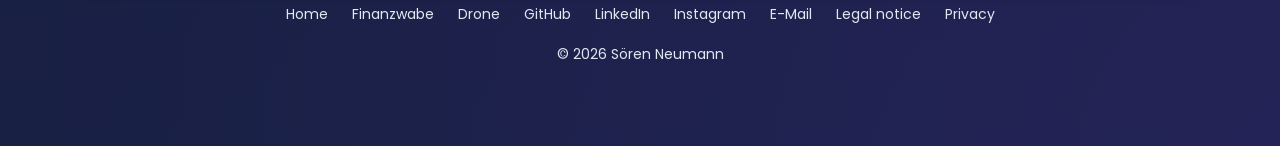
==== commit b95eb963: "Hero im Futuristic-Stil: animiertes Cloud-Netzwerk, GSAP-Scroll-Animationen und Tech-Laufband - Hero" ====
--- a/index.html
+++ b/index.html
@@ -7,13 +7,18 @@
     <meta name="description" content="Persönliche Homepage von Sören Neumann: angehender Cloud Engineer bei MSIT, zuvor Feinwerkmechaniker & Techniker Maschinenbau. Projekte, Zertifikate und Kontakt." data-i18n-content="meta.description">
     <link rel="icon" type="image/svg+xml" href="data:image/svg+xml,%3Csvg xmlns='http://www.w3.org/2000/svg' viewBox='0 0 64 64'%3E%3Cdefs%3E%3ClinearGradient id='g' x1='0' y1='0' x2='1' y2='1'%3E%3Cstop offset='0' stop-color='%232563eb'/%3E%3Cstop offset='1' stop-color='%237c3aed'/%3E%3C/linearGradient%3E%3C/defs%3E%3Crect width='64' height='64' rx='16' fill='url(%23g)'/%3E%3Ctext x='32' y='42' font-family='Arial, sans-serif' font-size='28' font-weight='700' fill='white' text-anchor='middle'%3ESN%3C/text%3E%3C/svg%3E">
 
+    <link rel="stylesheet" href="https://cdn.jsdelivr.net/npm/lenis@1.3.26/dist/lenis.css"/>
     <link rel="stylesheet" href="stylesheet1.css"/>
 
     <!-- Google Font -->
-    <link href="https://fonts.googleapis.com/css2?family=Poppins:wght@300;400;600&display=swap" rel="stylesheet">
+    <link href="https://fonts.googleapis.com/css2?family=Poppins:wght@300;400;600&family=JetBrains+Mono:wght@400;600&display=swap" rel="stylesheet">
 </head>
 
 <body>
+
+<!-- Futuristische Extras: Scroll-Fortschritt + Raster im Hintergrund -->
+<div class="scroll-progress" id="scrollProgress" aria-hidden="true"></div>
+<div class="bg-grid" aria-hidden="true"></div>
 
 <nav class="navbar">
     <div class="nav-container">
@@ -42,20 +47,37 @@
 <div class="container">
 
     <header class="hero-main" id="home">
-        <span class="eyebrow" data-i18n="hero.eyebrow">Angehender Cloud Engineer @ MSIT</span>
-        <h1>Sören Neumann</h1>
-        <h2 data-i18n="hero.subtitle">Vom Feinwerkmechaniker zum Cloud Engineer</h2>
-        <p class="hero-intro" data-i18n="hero.intro">
-            Über 15 Jahre Erfahrung aus Präzisionshandwerk und Luftfahrttechnik (Airbus A320/A400M) treffen auf
+        <!-- Animiertes Cloud-Netzwerk im Hintergrund (wird in script.js gezeichnet) -->
+        <canvas class="hero-network" id="heroNetwork" aria-hidden="true"></canvas>
+        <div class="hero-sweep" aria-hidden="true"></div>
+
+        <div class="hero-content">
+        <span class="eyebrow hero-fade" data-i18n="hero.eyebrow">Angehender Cloud Engineer @ MSIT</span>
+        <h1 class="hero-title">
+            <span class="hero-line"><span data-i18n="hero.line1">Präzision aus der Werkstatt.</span></span>
+            <span class="hero-line hero-line-accent"><span data-i18n="hero.line2">Gebaut für die Cloud.</span></span>
+        </h1>
+        <p class="hero-intro hero-fade" data-i18n="hero.intro">
+            Über 15 Jahre Erfahrung aus Präzisionshandwerk und Luftfahrttechnik treffen auf
             moderne Softwareentwicklung. Aktuell im Quereinsteiger-Studium zum Software-Ingenieur mit Schwerpunkt
             Cloud Engineering — und in Vorbereitung auf die Zertifizierung AWS Certified Cloud Practitioner.
         </p>
-        <div class="hero-cta">
+        <div class="hero-cta hero-fade">
             <a class="button" href="#projects" data-i18n="hero.ctaProjects">Projekte ansehen</a>
             <a class="button secondary" href="assets/cv/Lebenslauf-Soeren-Neumann.pdf" target="_blank" data-i18n="hero.ctaCv">Lebenslauf (PDF)</a>
             <a class="button secondary" href="#contact" data-i18n="hero.ctaContact">Kontakt aufnehmen</a>
         </div>
+        </div>
+        <div class="hero-scroll-hint" aria-hidden="true"><span></span></div>
     </header>
+
+    <!-- Laufband mit Tech Stack -->
+    <div class="tech-marquee" aria-hidden="true">
+        <div class="tech-marquee-track">
+            <span>Python</span><i>◆</i><span>AWS</span><i>◆</i><span>Git &amp; GitHub</span><i>◆</i><span>pytest</span><i>◆</i><span>Flask</span><i>◆</i><span>SQL</span><i>◆</i><span>Linux</span><i>◆</i><span>HTML · CSS · JS</span><i>◆</i>
+            <span>Python</span><i>◆</i><span>AWS</span><i>◆</i><span>Git &amp; GitHub</span><i>◆</i><span>pytest</span><i>◆</i><span>Flask</span><i>◆</i><span>SQL</span><i>◆</i><span>Linux</span><i>◆</i><span>HTML · CSS · JS</span><i>◆</i>
+        </div>
+    </div>
 
     <section class="card fw-promo" id="finanzwabe">
         <div class="fw-promo-text">
@@ -80,8 +102,7 @@
         </p>
         <p data-i18n="about.p2">
             Mein beruflicher Weg begann in der Feinwerkmechanik: Ausbildung zum Feinwerkmechaniker, danach
-            Qualifizierung zum Strukturmechaniker Luftfahrt mit Einsatz bei Airbus in Bremen (A320-Montage,
-            A400M), gefolgt von einer Weiterbildung zum Staatlich geprüften Techniker der Fachrichtung
+            Qualifizierung zum Strukturmechaniker Luftfahrt mit Einsatz in der Flugzeugmontage, gefolgt von einer Weiterbildung zum Staatlich geprüften Techniker der Fachrichtung
             Maschinentechnik. In den letzten Jahren habe ich als CNC-Maschinenbediener im 5-Achs-Fräsen
             gearbeitet.
         </p>
@@ -118,7 +139,7 @@
                 <h3 data-i18n="skills.craftHeading">Handwerkliche Wurzeln</h3>
                 <ul class="skills-list">
                     <li><a href="https://de.wikipedia.org/wiki/Feinwerkmechaniker" target="_blank" rel="noopener" data-i18n="skills.craft1">Feinwerkmechaniker (Facharbeiterbrief)</a></li>
-                    <li><a href="https://de.wikipedia.org/wiki/Fluggerätmechaniker" target="_blank" rel="noopener" data-i18n="skills.craft2">Strukturmechaniker Luftfahrt — Airbus A320/A400M</a></li>
+                    <li><a href="https://de.wikipedia.org/wiki/Fluggerätmechaniker" target="_blank" rel="noopener" data-i18n="skills.craft2">Strukturmechaniker Luftfahrt — Flugzeugmontage</a></li>
                     <li><a href="https://de.wikipedia.org/wiki/Maschinenbautechniker" target="_blank" rel="noopener" data-i18n="skills.craft3">Staatlich geprüfter Techniker, Maschinentechnik</a></li>
                     <li><span data-i18n="skills.craft4">CNC-Fräsen/-Drehen, CAD/CAM (Autodesk Inventor)</span></li>
                 </ul>
@@ -267,6 +288,10 @@
     <img src="" alt="" id="lightbox-img">
 </div>
 
+<!-- Animation & weiches Scrollen: GSAP + ScrollTrigger + Lenis -->
+<script src="https://cdn.jsdelivr.net/npm/gsap@3.15.0/dist/gsap.min.js" defer></script>
+<script src="https://cdn.jsdelivr.net/npm/gsap@3.15.0/dist/ScrollTrigger.min.js" defer></script>
+<script src="https://cdn.jsdelivr.net/npm/lenis@1.3.26/dist/lenis.min.js" defer></script>
 <script src="script.js" defer></script>
 </body>
 </html>
--- a/stylesheet1.css
+++ b/stylesheet1.css
@@ -38,8 +38,8 @@
 }
 
 .container{
-    width:90%;
-    max-width:1100px;
+    width:92%;
+    max-width:1400px;
     margin:0 auto;
     position:relative;
     z-index:1;
@@ -112,8 +112,8 @@
 }
 
 .nav-container{
-    width:90%;
-    max-width:1100px;
+    width:92%;
+    max-width:1400px;
     margin:0 auto;
     display:flex;
     align-items:center;
@@ -280,8 +280,122 @@
     border:1px solid rgba(255,255,255,0.08);
     box-shadow:0 35px 90px rgba(0,0,0,0.25);
     backdrop-filter:blur(16px);
-    transform:perspective(900px) rotateX(4deg);
-    transform-origin:center top;
+}
+
+/* Neuer Hero: Platz für das Netzwerk, Text zentriert darüber */
+header.hero-main{
+    position:relative;
+    overflow:hidden;
+    isolation:isolate;
+    min-height:min(78vh, 720px);
+    display:flex;
+    align-items:center;
+    justify-content:center;
+    padding:80px 24px;
+    background:
+        radial-gradient(circle at 50% 120%, rgba(37,99,235,0.25), transparent 60%),
+        rgba(15,23,42,0.55);
+}
+
+/* Netzwerk-Canvas füllt den ganzen Hero aus */
+.hero-network{
+    position:absolute;
+    inset:0;
+    z-index:-1;
+}
+
+/* Text über dem Netzwerk: dunkler Verlauf in der Mitte hält ihn lesbar */
+.hero-content{
+    position:relative;
+    max-width:1100px;
+}
+
+.hero-content::before{
+    content:"";
+    position:absolute;
+    inset:-40px -60px;
+    z-index:-1;
+    background:radial-gradient(closest-side, rgba(15,23,42,0.75), transparent);
+    pointer-events:none;
+}
+
+/* Lichtstreifen, der langsam über den Hero wandert */
+.hero-sweep{
+    position:absolute;
+    top:-30%;
+    left:0;
+    width:25%;
+    height:160%;
+    z-index:-1;
+    background:linear-gradient(90deg, transparent, rgba(255,255,255,0.07), transparent);
+    filter:blur(20px);
+    animation:hero-sweep 9s ease-in-out 1s infinite;
+    pointer-events:none;
+}
+
+@keyframes hero-sweep{
+    0%{ transform:translateX(-120%) rotate(16deg); opacity:0; }
+    20%{ opacity:1; }
+    100%{ transform:translateX(480%) rotate(16deg); opacity:0; }
+}
+
+/* Headline: jede Zeile gleitet von unten herein */
+h1.hero-title{
+    font-size:clamp(38px, 6.4vw, 76px);
+    line-height:1.08;
+    font-weight:600;
+    letter-spacing:-1px;
+    color:white;
+    text-shadow:none;
+    margin:6px 0 4px;
+}
+
+.hero-line{
+    display:block;
+    overflow:hidden;
+    padding-bottom:.08em;
+}
+
+.hero-line > span{
+    display:inline-block;
+    animation:hero-rise 1s cubic-bezier(.2,.8,.1,1) both;
+}
+
+.hero-line + .hero-line > span{
+    animation-delay:.18s;
+}
+
+.hero-line-accent > span{
+    background:linear-gradient(135deg,#60a5fa,#a78bfa);
+    -webkit-background-clip:text;
+    background-clip:text;
+    -webkit-text-fill-color:transparent;
+}
+
+@keyframes hero-rise{
+    from{ transform:translateY(110%); }
+    to{ transform:translateY(0); }
+}
+
+/* Eyebrow, Text und Buttons blenden nacheinander ein */
+.hero-fade{
+    animation:hero-fade 1s ease both;
+}
+.eyebrow.hero-fade{ animation-delay:.05s; }
+.hero-intro.hero-fade{ animation-delay:.55s; }
+.hero-cta.hero-fade{ animation-delay:.75s; }
+
+@keyframes hero-fade{
+    from{ opacity:0; transform:translateY(12px); }
+    to{ opacity:1; transform:translateY(0); }
+}
+
+@media(prefers-reduced-motion: reduce){
+    .hero-line > span,
+    .hero-fade,
+    .hero-sweep{
+        animation:none;
+    }
 }
 
 .eyebrow{
@@ -310,7 +424,7 @@
 }
 
 .hero-intro{
-    max-width:640px;
+    max-width:780px;
     margin:24px auto 0;
     color:var(--text-main);
 }
@@ -655,8 +769,16 @@
 
 .projects-grid{
     display:grid;
-    grid-template-columns:repeat(auto-fit, minmax(260px, 1fr));
+    grid-template-columns:repeat(auto-fit, minmax(min(100%, 340px), 1fr));
     gap:24px;
+}
+
+/* Auf großen Bildschirmen ist die Finanzwabe-Karte doppelt so breit:
+   5 Projekte füllen dann genau 2 Reihen à 3 Plätze */
+@media(min-width:1200px){
+    .projects-grid .project-card.featured{
+        grid-column:span 2;
+    }
 }
 
 .project-card{
@@ -723,7 +845,8 @@
 
 .gallery{
     display:grid;
-    grid-template-columns:repeat(auto-fit, minmax(220px, 1fr));
+    /* max. 3 Spalten: 6 Bilder stehen sauber in 3 × 2 (bzw. 2 × 3 / 1 × 6) */
+    grid-template-columns:repeat(auto-fit, minmax(min(100%, 340px), 1fr));
     gap:20px;
 }
 
@@ -989,3 +1112,348 @@
         width:220px;
     }
 }
+
+/* =====================================================================
+   FUTURISTISCHES UPDATE – gilt für die ganze Seite
+   ===================================================================== */
+
+/* ---------- Scroll-Fortschrittsbalken oben ---------- */
+.scroll-progress{
+    position:fixed;
+    top:0;
+    left:0;
+    height:3px;
+    width:100%;
+    z-index:300;
+    transform-origin:left center;
+    transform:scaleX(0);
+    background:linear-gradient(90deg,#60a5fa,#a78bfa,#22d3ee);
+    box-shadow:0 0 12px rgba(96,165,250,.9);
+}
+
+/* ---------- Leuchtendes Raster im Hintergrund ---------- */
+.bg-grid{
+    position:fixed;
+    inset:0;
+    z-index:-1;
+    pointer-events:none;
+    background-image:
+        linear-gradient(rgba(96,165,250,0.07) 1px, transparent 1px),
+        linear-gradient(90deg, rgba(96,165,250,0.07) 1px, transparent 1px);
+    background-size:56px 56px;
+    -webkit-mask-image:radial-gradient(ellipse at 50% 40%, #000 20%, transparent 75%);
+    mask-image:radial-gradient(ellipse at 50% 40%, #000 20%, transparent 75%);
+}
+
+/* ---------- Scroll-Hinweis unten im Hero ---------- */
+.hero-scroll-hint{
+    position:absolute;
+    left:50%;
+    bottom:22px;
+    width:22px;
+    height:36px;
+    margin-left:-11px;
+    border:1.5px solid rgba(255,255,255,0.35);
+    border-radius:12px;
+}
+.hero-scroll-hint span{
+    position:absolute;
+    left:50%;
+    top:7px;
+    width:3px;
+    height:7px;
+    margin-left:-1.5px;
+    border-radius:2px;
+    background:#60a5fa;
+    animation:scroll-hint 1.8s ease-in-out infinite;
+}
+@keyframes scroll-hint{
+    0%{ transform:translateY(0); opacity:1; }
+    70%{ transform:translateY(12px); opacity:0; }
+    100%{ opacity:0; }
+}
+
+/* ---------- Tech-Laufband ---------- */
+.tech-marquee{
+    overflow:hidden;
+    margin:-20px 0 40px;
+    padding:18px 0;
+    border-top:1px solid rgba(96,165,250,0.18);
+    border-bottom:1px solid rgba(96,165,250,0.18);
+    -webkit-mask-image:linear-gradient(90deg, transparent, #000 12%, #000 88%, transparent);
+    mask-image:linear-gradient(90deg, transparent, #000 12%, #000 88%, transparent);
+}
+.tech-marquee-track{
+    display:flex;
+    align-items:center;
+    gap:32px;
+    width:max-content;
+    animation:marquee 32s linear infinite;
+    font-family:'JetBrains Mono', monospace;
+    font-size:15px;
+    letter-spacing:1px;
+    text-transform:uppercase;
+    color:#94a3b8;
+    white-space:nowrap;
+}
+.tech-marquee-track i{
+    font-style:normal;
+    font-size:10px;
+    color:#a78bfa;
+}
+@keyframes marquee{
+    from{ transform:translateX(0); }
+    to{ transform:translateX(-50%); }
+}
+
+/* ---------- Abschnitts-Nummern im HUD-Stil ("// 01") ---------- */
+.container{
+    counter-reset:section;
+}
+.section-heading{
+    counter-increment:section;
+}
+.section-heading::before{
+    content:"// " counter(section, decimal-leading-zero);
+    display:block;
+    font-family:'JetBrains Mono', monospace;
+    font-size:13px;
+    letter-spacing:3px;
+    color:#a78bfa;
+    margin-bottom:4px;
+}
+.section-heading h3{
+    font-family:'Poppins',sans-serif;
+    letter-spacing:-.5px;
+    background:linear-gradient(135deg,#ffffff 30%,#93c5fd);
+    -webkit-background-clip:text;
+    background-clip:text;
+    -webkit-text-fill-color:transparent;
+}
+.section-heading::after{
+    content:"";
+    display:block;
+    width:64px;
+    height:2px;
+    margin:0 auto 26px;
+    background:linear-gradient(90deg,#60a5fa,#a78bfa);
+    box-shadow:0 0 12px rgba(96,165,250,.8);
+}
+
+/* ---------- Karten: Lichtkegel folgt der Maus + HUD-Ecken ---------- */
+.card{
+    overflow:hidden;
+}
+.card:not(.fw-promo){
+    background:
+        radial-gradient(520px circle at var(--mx, 50%) var(--my, -20%), rgba(96,165,250,0.13), transparent 45%),
+        rgba(255,255,255,0.06);
+}
+
+.card::after{
+    content:"";
+    position:absolute;
+    inset:12px;
+    pointer-events:none;
+    border-radius:18px;
+    /* vier kleine Eckwinkel wie in einem Sci-Fi-Interface */
+    background:
+        linear-gradient(#60a5fa,#60a5fa) top left / 18px 1.5px no-repeat,
+        linear-gradient(#60a5fa,#60a5fa) top left / 1.5px 18px no-repeat,
+        linear-gradient(#a78bfa,#a78bfa) top right / 18px 1.5px no-repeat,
+        linear-gradient(#a78bfa,#a78bfa) top right / 1.5px 18px no-repeat,
+        linear-gradient(#a78bfa,#a78bfa) bottom left / 18px 1.5px no-repeat,
+        linear-gradient(#a78bfa,#a78bfa) bottom left / 1.5px 18px no-repeat,
+        linear-gradient(#60a5fa,#60a5fa) bottom right / 18px 1.5px no-repeat,
+        linear-gradient(#60a5fa,#60a5fa) bottom right / 1.5px 18px no-repeat;
+    opacity:.45;
+    transition:opacity .4s, inset .4s;
+}
+
+.card:hover{
+    transform:translateY(-6px);
+    border-color:rgba(96,165,250,0.35);
+}
+
+.card:hover::after{
+    opacity:1;
+    inset:8px;
+}
+
+/* Projekt- und Zertifikatskarten: leuchtender Rand beim Hover */
+.project-card{
+    position:relative;
+    background:rgba(15,23,42,0.55);
+}
+
+.project-card::before{
+    content:"";
+    position:absolute;
+    inset:-1px;
+    border-radius:inherit;
+    padding:1px;
+    background:linear-gradient(135deg,#60a5fa,transparent 40%,transparent 60%,#a78bfa);
+    -webkit-mask:linear-gradient(#000 0 0) content-box, linear-gradient(#000 0 0);
+    -webkit-mask-composite:xor;
+    mask:linear-gradient(#000 0 0) content-box exclude, linear-gradient(#000 0 0);
+    opacity:0;
+    transition:opacity .35s;
+    pointer-events:none;
+}
+
+.project-card:hover::before{
+    opacity:1;
+}
+
+.project-tags span{
+    font-family:'JetBrains Mono', monospace;
+    font-size:11.5px;
+}
+
+.cert-status,
+.eyebrow,
+.section-divider{
+    font-family:'JetBrains Mono', monospace;
+}
+
+/* Skills-Liste: kleiner leuchtender Punkt vorne */
+.skills-list li{
+    position:relative;
+    padding-left:40px;
+}
+.skills-list li::before{
+    content:"";
+    position:absolute;
+    left:18px;
+    top:50%;
+    width:7px;
+    height:7px;
+    margin-top:-3.5px;
+    border-radius:50%;
+    background:#60a5fa;
+    box-shadow:0 0 10px #60a5fa;
+}
+
+/* Buttons: Lichtreflex läuft beim Hover durch */
+.button{
+    position:relative;
+    overflow:hidden;
+}
+.button::after{
+    content:"";
+    position:absolute;
+    top:0;
+    left:-60%;
+    width:40%;
+    height:100%;
+    background:linear-gradient(90deg, transparent, rgba(255,255,255,.35), transparent);
+    transform:skewX(-20deg);
+    transition:left .6s ease;
+}
+.button:hover::after{
+    left:130%;
+}
+.button:hover{
+    transform:translateY(-3px) scale(1.03);
+}
+
+/* Formularfelder mit Leucht-Fokus */
+input:focus{
+    outline:none;
+    border-color:#60a5fa;
+    box-shadow:0 0 0 3px rgba(96,165,250,0.25), 0 0 20px rgba(96,165,250,0.25);
+}
+
+/* ---------- SCROLL-EFFEKTE ----------
+   Nur aktiv, wenn JavaScript läuft (Klasse "js-reveal" am <html>).
+   Ohne JS bleibt alles ganz normal sichtbar. */
+.js-reveal .reveal{
+    opacity:0;
+    translate:0 60px;
+    scale:.97;
+    filter:blur(6px);
+    transition:
+        opacity .9s ease,
+        translate .9s cubic-bezier(.2,.8,.1,1),
+        scale .9s cubic-bezier(.2,.8,.1,1),
+        filter .9s ease;
+    transition-delay:var(--delay, 0s);
+}
+
+.js-reveal .reveal.is-visible{
+    opacity:1;
+    translate:0 0;
+    scale:1;
+    filter:none;
+}
+
+/* Kleinere Elemente (Karten, Listenpunkte, Bilder) kommen leicht versetzt */
+.js-reveal .reveal-item{
+    opacity:0;
+    translate:0 30px;
+    transition:
+        opacity .7s ease var(--delay, 0s),
+        translate .7s cubic-bezier(.2,.8,.1,1) var(--delay, 0s),
+        transform .2s ease-out,
+        box-shadow .3s,
+        border-color .3s,
+        background .3s;
+}
+.js-reveal .is-visible .reveal-item{
+    opacity:1;
+    translate:0 0;
+}
+
+/* Scan-Linie, die beim Erscheinen einmal über die Karte fährt */
+.reveal .scanline{
+    position:absolute;
+    left:0;
+    right:0;
+    top:0;
+    height:2px;
+    z-index:2;
+    pointer-events:none;
+    background:linear-gradient(90deg, transparent, #60a5fa, #a78bfa, transparent);
+    box-shadow:0 0 18px #60a5fa;
+    opacity:0;
+}
+.js-reveal .reveal.is-visible .scanline{
+    animation:scan 1.3s ease-out .2s 1 both;
+}
+@keyframes scan{
+    0%{ top:0; opacity:0; }
+    10%{ opacity:1; }
+    100%{ top:100%; opacity:0; }
+}
+
+/* ---------- GSAP + Lenis ---------- */
+/* Während GSAP ein Element animiert, keine CSS-Übergänge – sonst ruckelt es */
+.gsap-animating{
+    transition:none !important;
+}
+/* Lenis übernimmt das weiche Scrollen – das CSS-"smooth" würde sich damit beißen */
+html.lenis,
+html.lenis-smooth{
+    scroll-behavior:auto !important;
+}
+
+@media(max-width:768px){
+    .tech-marquee-track{ font-size:13px; gap:22px; }
+    .hero-scroll-hint{ display:none; }
+}
+
+@media(prefers-reduced-motion: reduce){
+    .js-reveal .reveal,
+    .js-reveal .reveal-item{
+        opacity:1;
+        translate:none;
+        scale:none;
+        filter:none;
+        transition:none;
+    }
+    .tech-marquee-track,
+    .hero-scroll-hint span,
+    .reveal .scanline{
+        animation:none;
+    }
+}
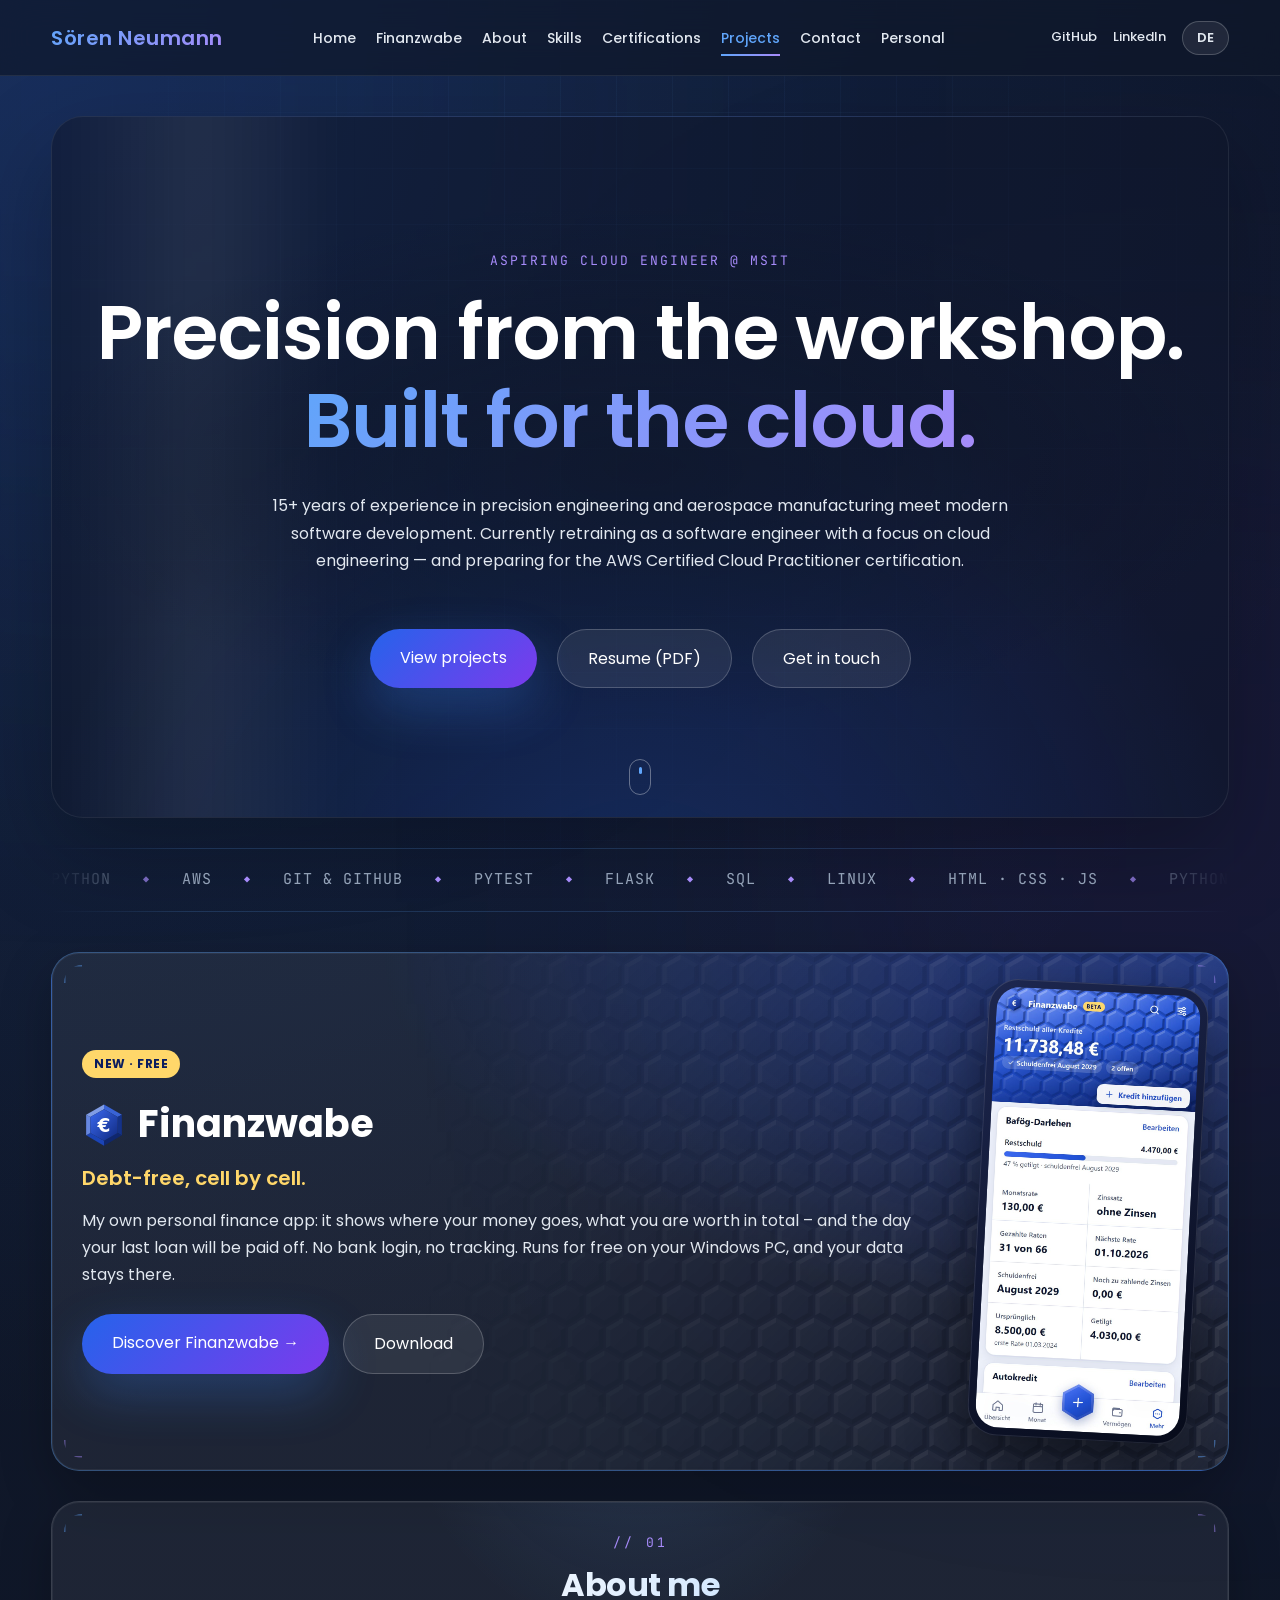
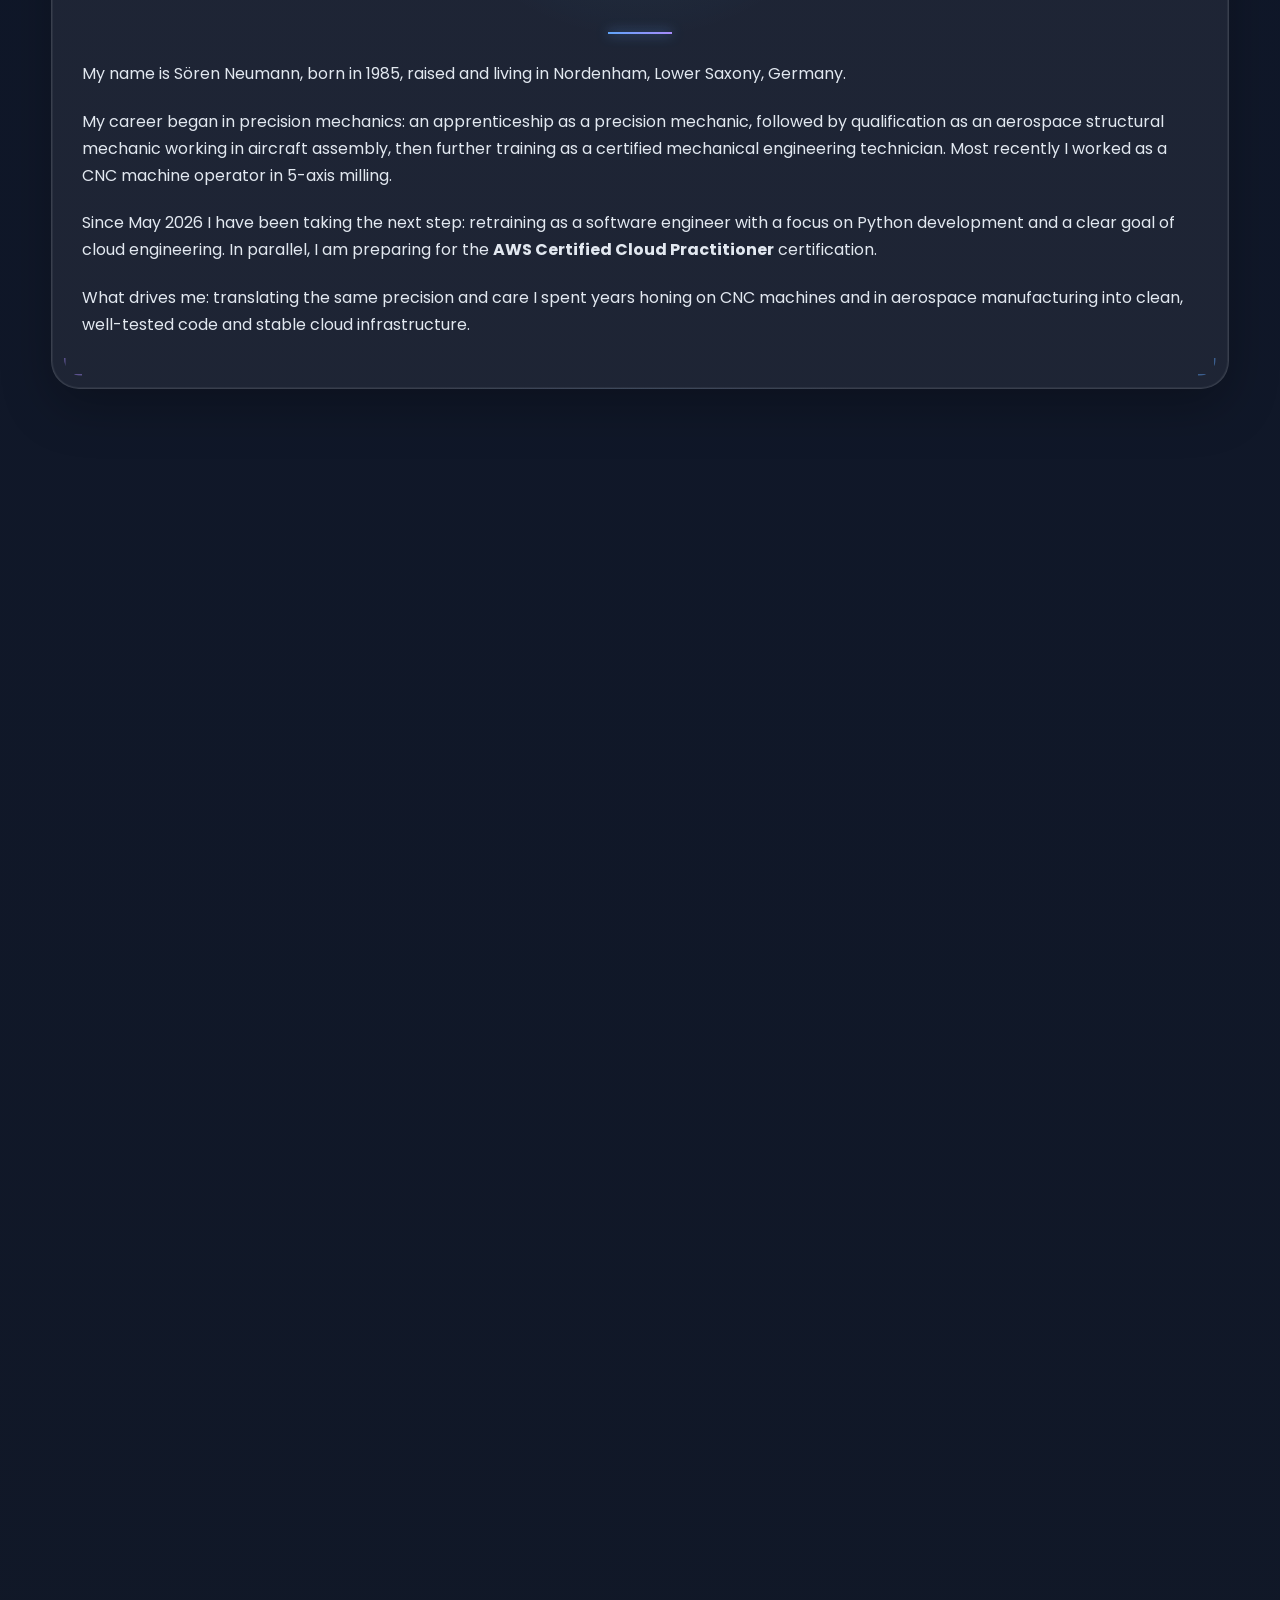
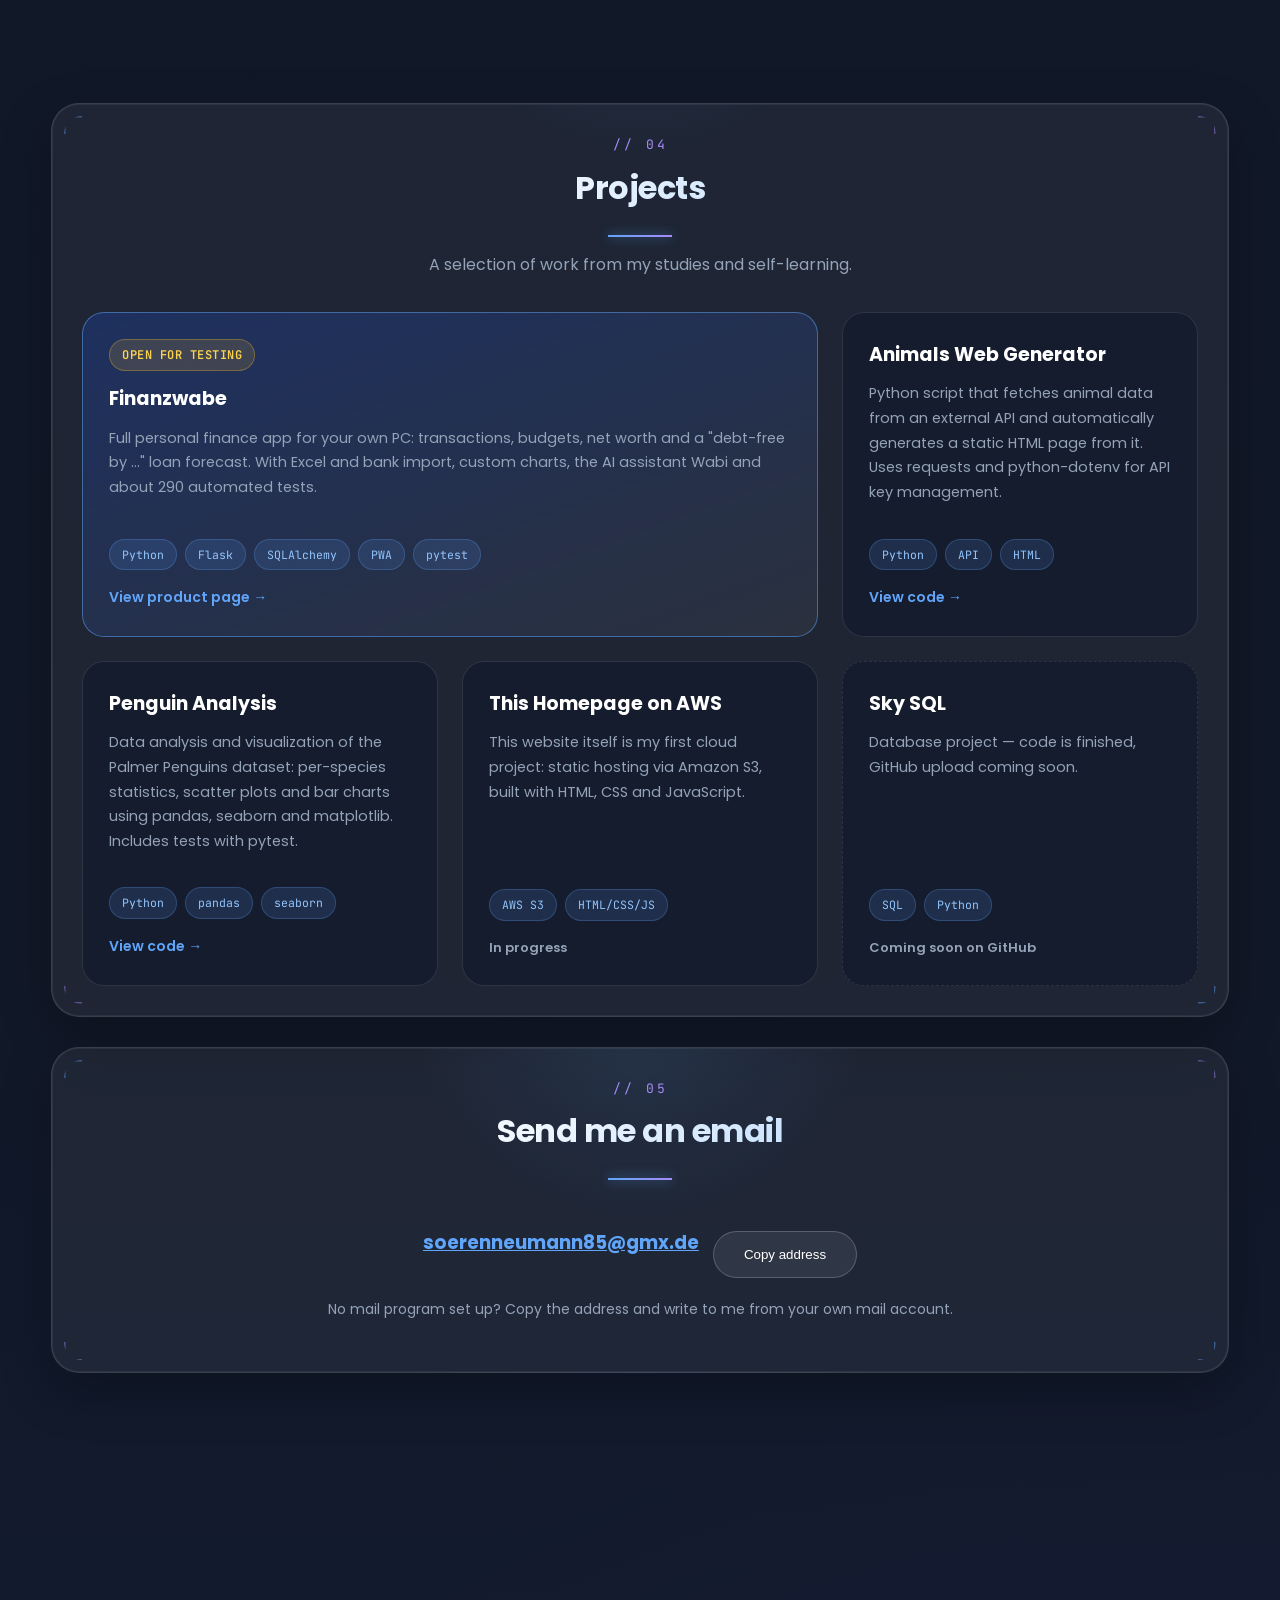
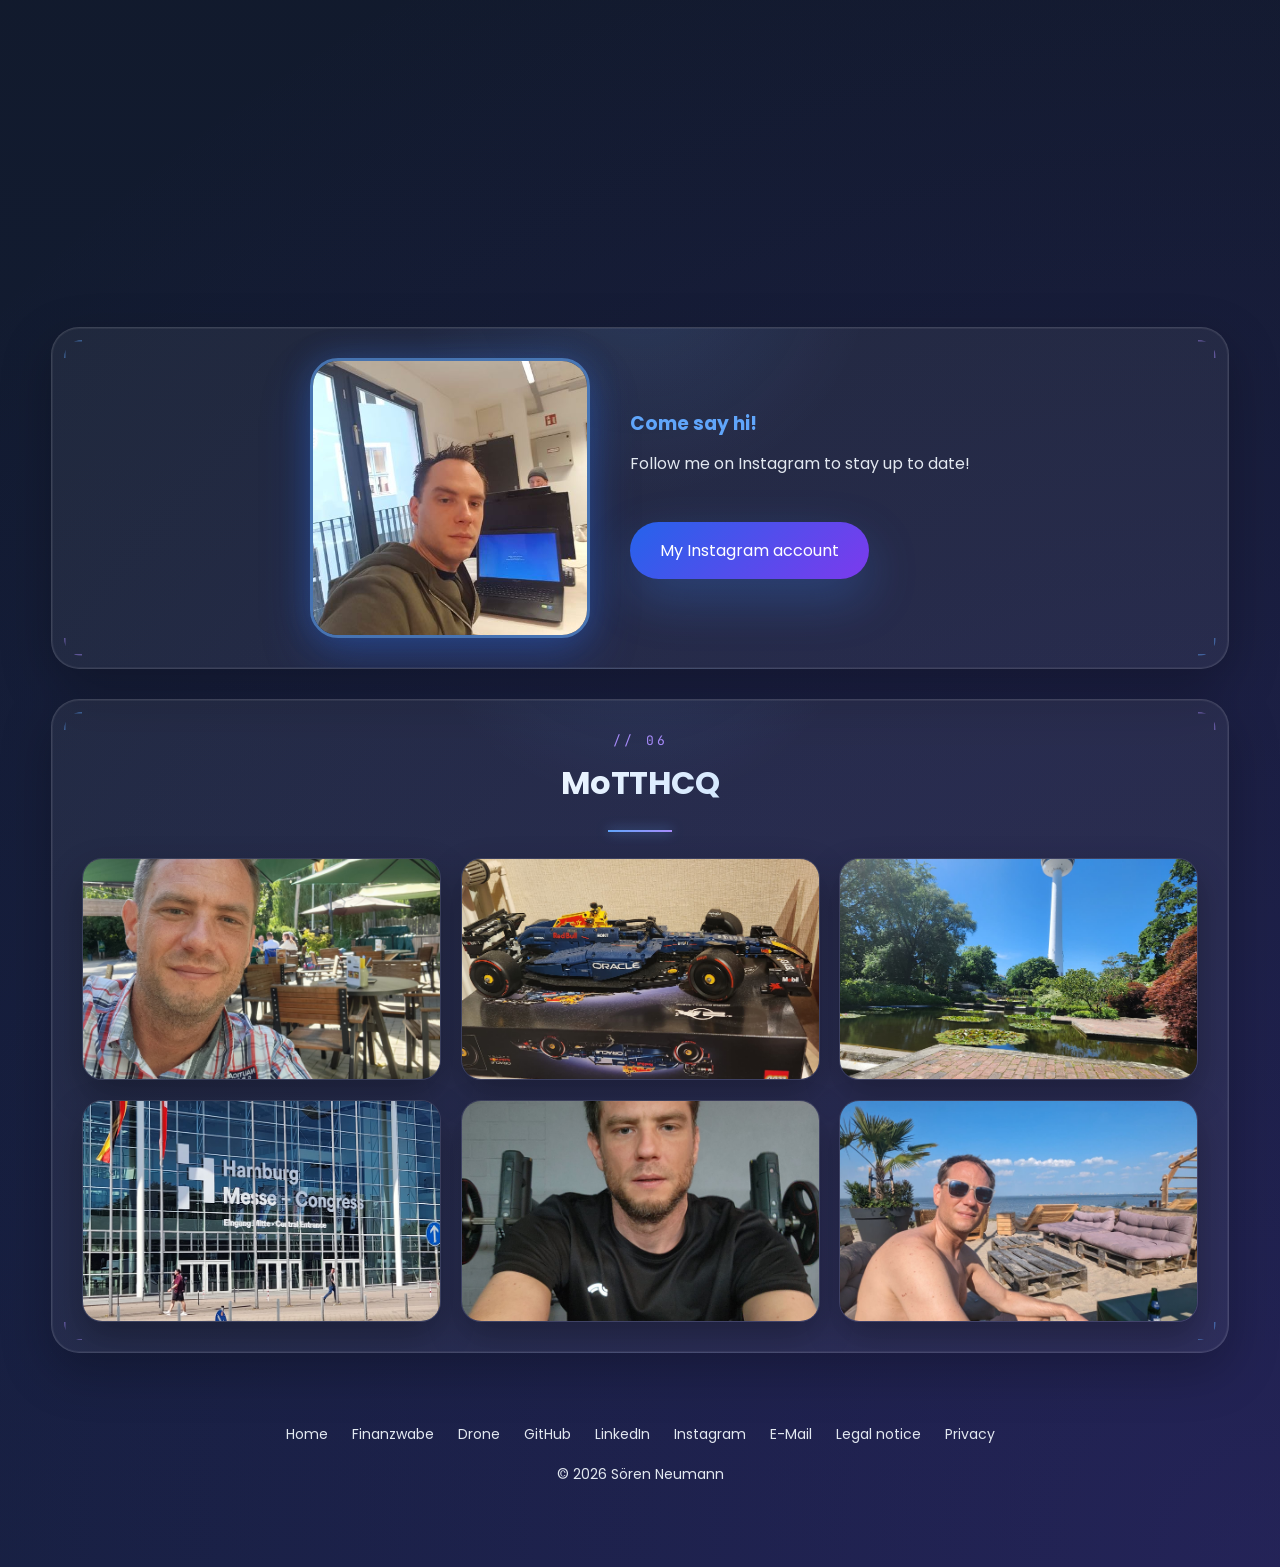
==== commit 8a543a58: "Homepage an die Realitaet angepasst: kostenlos und lokal statt Beta und Preise, Feedback-Aufruf, Kon" ====
--- a/index.html
+++ b/index.html
@@ -81,13 +81,13 @@
 
     <section class="card fw-promo" id="finanzwabe">
         <div class="fw-promo-text">
-            <span class="fw-badge" data-i18n="fw.badge">Neu · Beta kostenlos</span>
+            <span class="fw-badge" data-i18n="fw.badge">Neu · kostenlos</span>
             <h3 class="fw-title"><img src="finanzwabe/assets/logo.svg" alt="" width="44" height="44"> Finanzwabe</h3>
             <p class="fw-slogan" data-i18n="fw.slogan">Wabe für Wabe schuldenfrei.</p>
-            <p data-i18n="fw.text">Meine eigene Finanz-App: Sie zeigt, wofür das Geld draufgeht, wie viel man insgesamt besitzt – und an welchem Tag der letzte Kredit abbezahlt ist. Ohne Bank-Login, ohne Tracking, im Browser und als App auf dem Handy.</p>
+            <p data-i18n="fw.text">Meine eigene Finanz-App: Sie zeigt, wofür das Geld draufgeht, wie viel man insgesamt besitzt – und an welchem Tag der letzte Kredit abbezahlt ist. Ohne Bank-Login, ohne Tracking. Läuft kostenlos auf deinem Windows-Rechner, deine Daten bleiben dort.</p>
             <div class="fw-actions">
                 <a class="button" href="finanzwabe/index.html" data-i18n="fw.cta">Finanzwabe entdecken →</a>
-                <a class="button secondary" href="finanzwabe/index.html#beta" data-i18n="fw.ctaBeta">Beta-Tester werden</a>
+                <a class="button secondary" href="finanzwabe/index.html#beta" data-i18n="fw.ctaBeta">Herunterladen</a>
             </div>
         </div>
         <a class="fw-phone" href="finanzwabe/index.html" aria-label="Zur Finanzwabe-Seite">
@@ -175,9 +175,9 @@
         <p class="section-sub" data-i18n="projects.sub">Eine Auswahl an Arbeiten aus Studium und Selbstlernen.</p>
         <div class="projects-grid">
             <article class="project-card featured">
-                <div class="cert-status progress" data-i18n="projects.fwStatus">Beta</div>
+                <div class="cert-status progress" data-i18n="projects.fwStatus">Zum Testen</div>
                 <h4>Finanzwabe</h4>
-                <p data-i18n="projects.fwDesc">Vollständige Finanz-App als Progressive Web App: Buchungen, Budgets, Nettovermögen und Kredit-Prognose „schuldenfrei am …“. Mit Login, Excel-Import, eigenen Diagrammen und über 150 automatischen Tests.</p>
+                <p data-i18n="projects.fwDesc">Vollständige Finanz-App für den eigenen Rechner: Buchungen, Budgets, Nettovermögen und Kredit-Prognose „schuldenfrei am …“. Mit Excel- und Bank-Import, eigenen Diagrammen, KI-Assistent Wabi und rund 290 automatischen Tests.</p>
                 <div class="project-tags"><span>Python</span><span>Flask</span><span>SQLAlchemy</span><span>PWA</span><span>pytest</span></div>
                 <a href="finanzwabe/index.html" data-i18n="projects.fwCta">Zur Produktseite →</a>
             </article>
@@ -211,18 +211,11 @@
     <section class="card" id="contact">
         <div class="section-heading"><h3 data-i18n="contact.heading">Schreib mir eine E-Mail</h3></div>
 
-        <form action="mailto:soerenneumann85@gmx.de" method="get">
-
-            <label for="name" data-i18n="contact.name">Name</label>
-            <input type="text" id="name" name="name" data-i18n-placeholder="contact.namePlaceholder" placeholder="Dein Name">
-
-            <label for="email" data-i18n="contact.email">E-Mail</label>
-            <input type="email" id="email" name="email" data-i18n-placeholder="contact.emailPlaceholder" placeholder="deine@email.de">
-
-            <input type="submit" data-i18n-value="contact.submit" value="Absenden">
-
-        </form>
-        <p class="contact-alt center" data-i18n="contact.altHtml" data-i18n-html="true">oder direkt an <a href="mailto:soerenneumann85@gmx.de">soerenneumann85@gmx.de</a></p>
+        <p class="contact-address center">
+            <a class="mail-address" href="mailto:soerenneumann85@gmx.de">soerenneumann85@gmx.de</a>
+            <button class="button secondary copy-mail" type="button" data-i18n="contact.copy">Adresse kopieren</button>
+        </p>
+        <p class="contact-alt center" data-i18n="contact.hint">Kein Mailprogramm eingerichtet? Dann kopiere die Adresse und schreib mir aus deinem Mail-Konto.</p>
     </section>
 
     <div class="section-divider">
--- a/stylesheet1.css
+++ b/stylesheet1.css
@@ -951,6 +951,24 @@
 input[type="submit"]:hover{
     opacity:.95;
     transform:translateY(-2px);
+}
+
+.contact-address{
+    display:flex;
+    flex-wrap:wrap;
+    align-items:center;
+    justify-content:center;
+    gap:14px;
+    font-size:1.15rem;
+}
+
+.contact-address a{
+    color:#60a5fa;
+    font-weight:700;
+}
+
+.contact-address .button{
+    cursor:pointer;
 }
 
 .contact-alt{
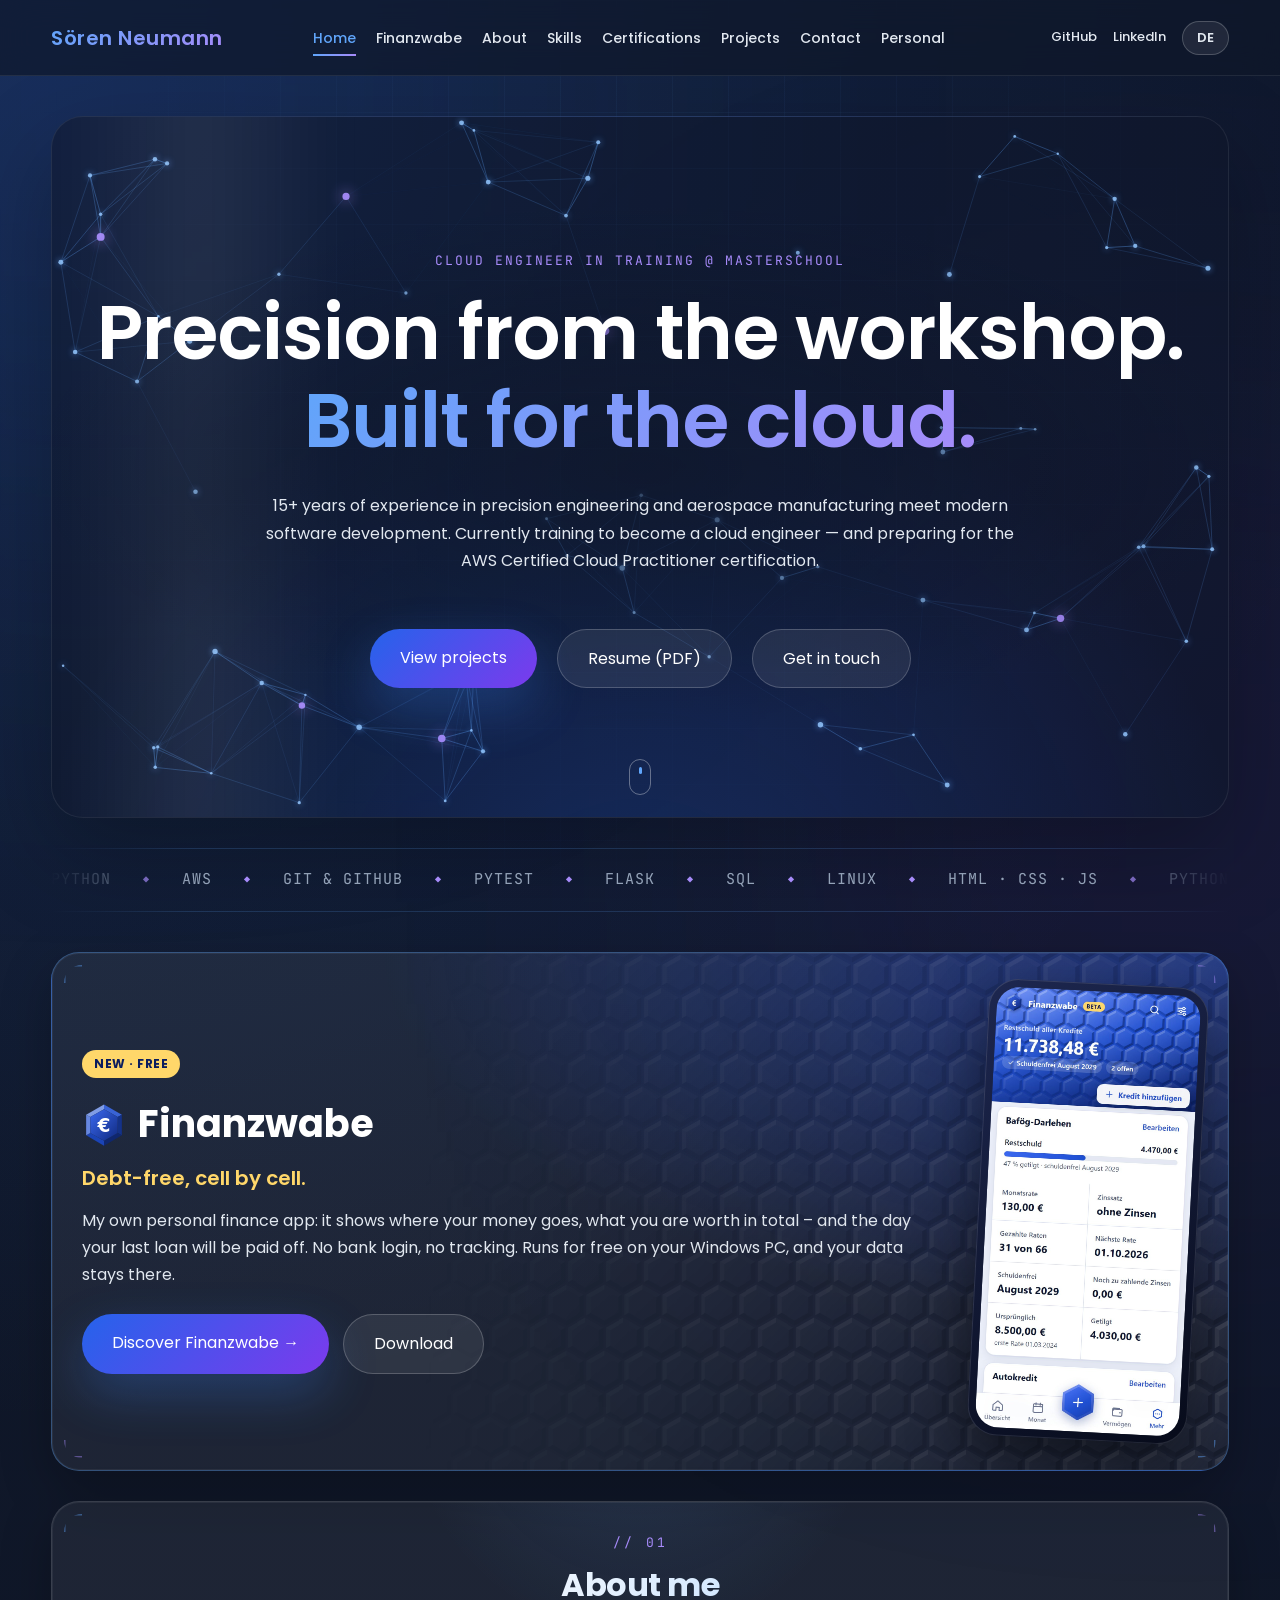
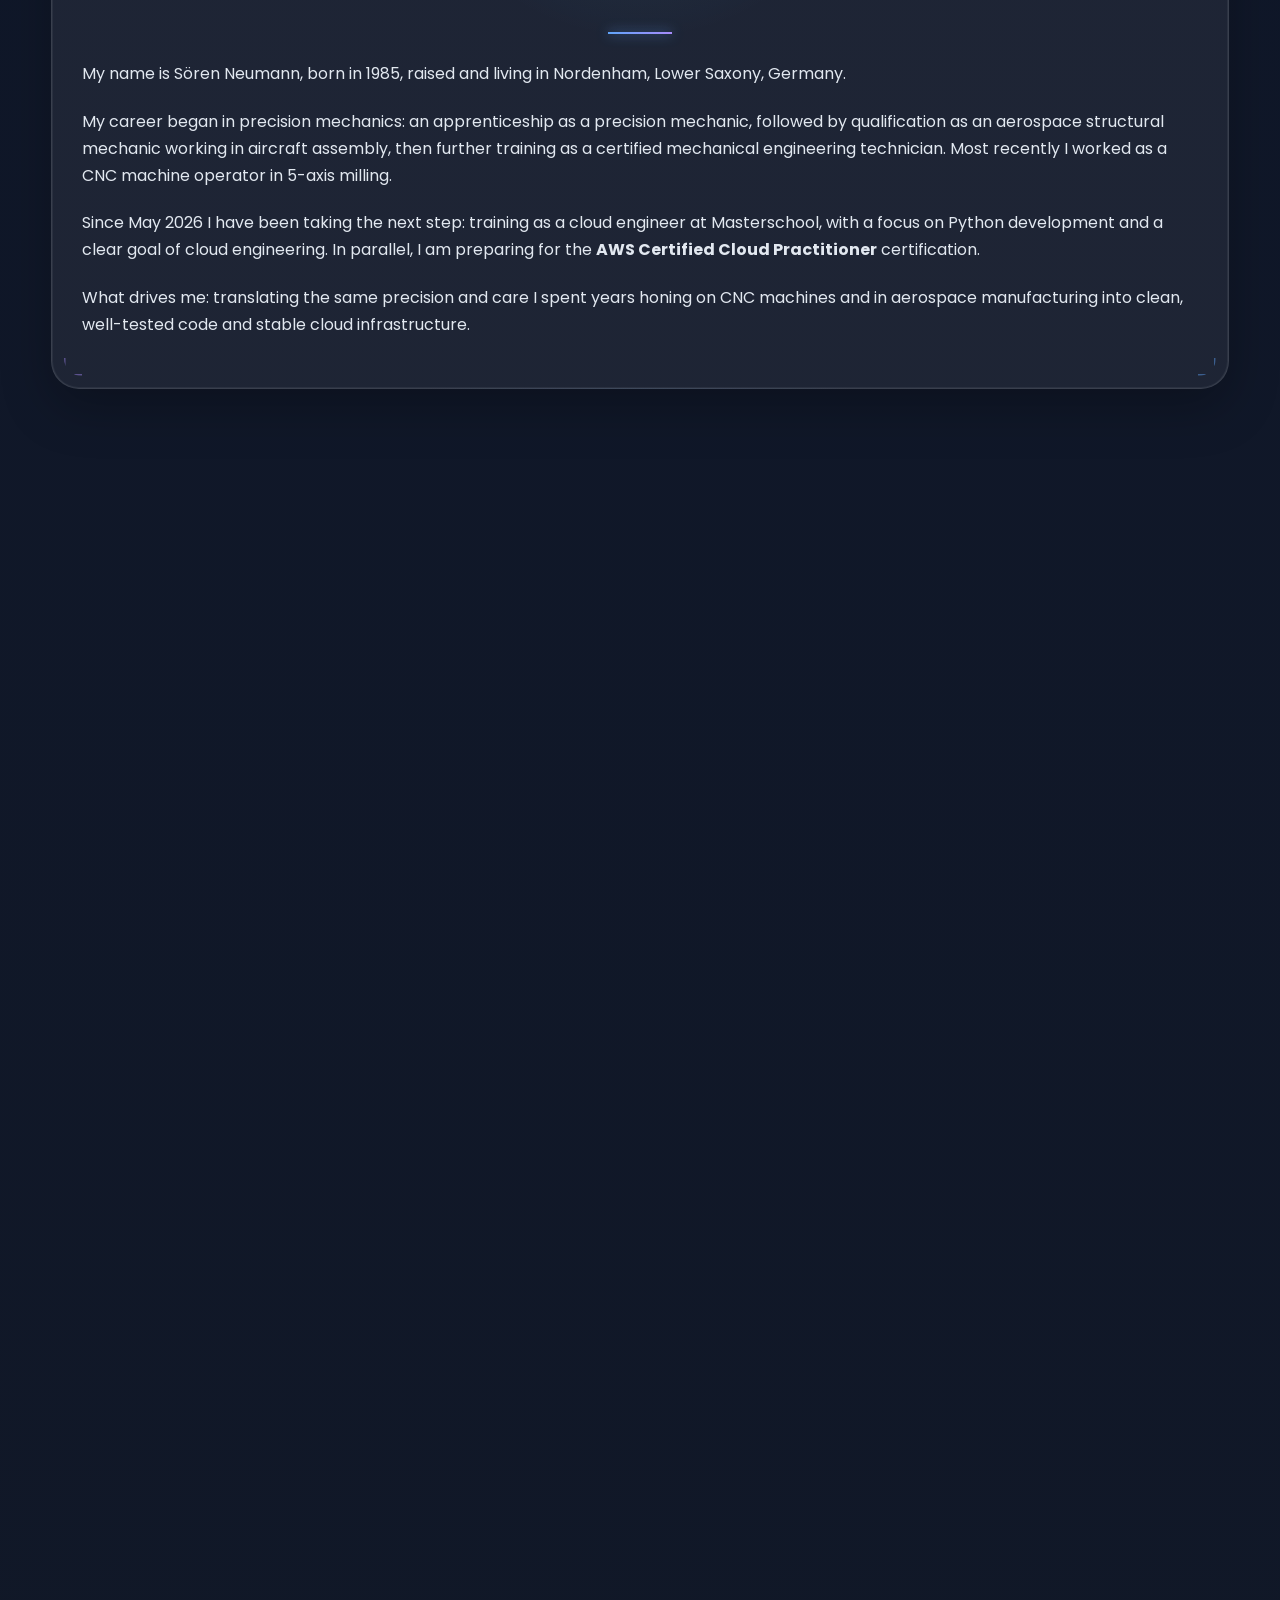
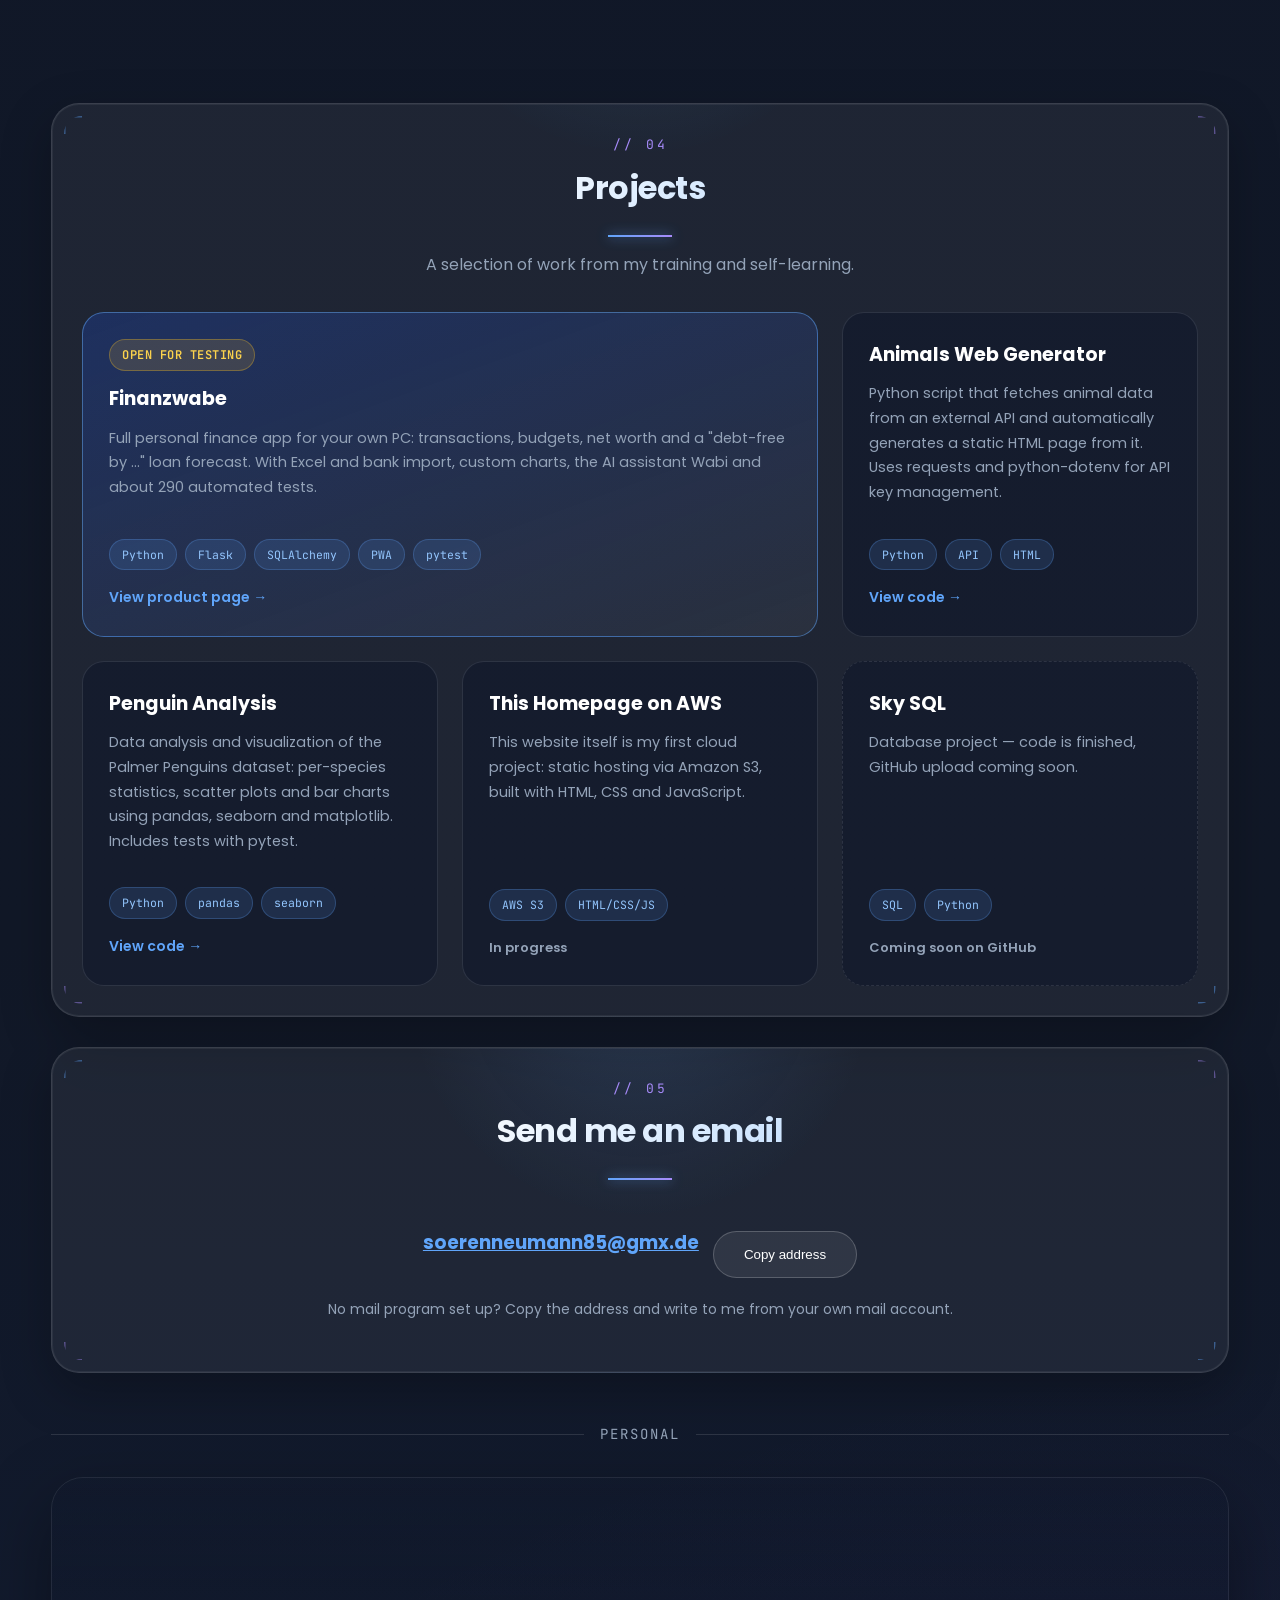
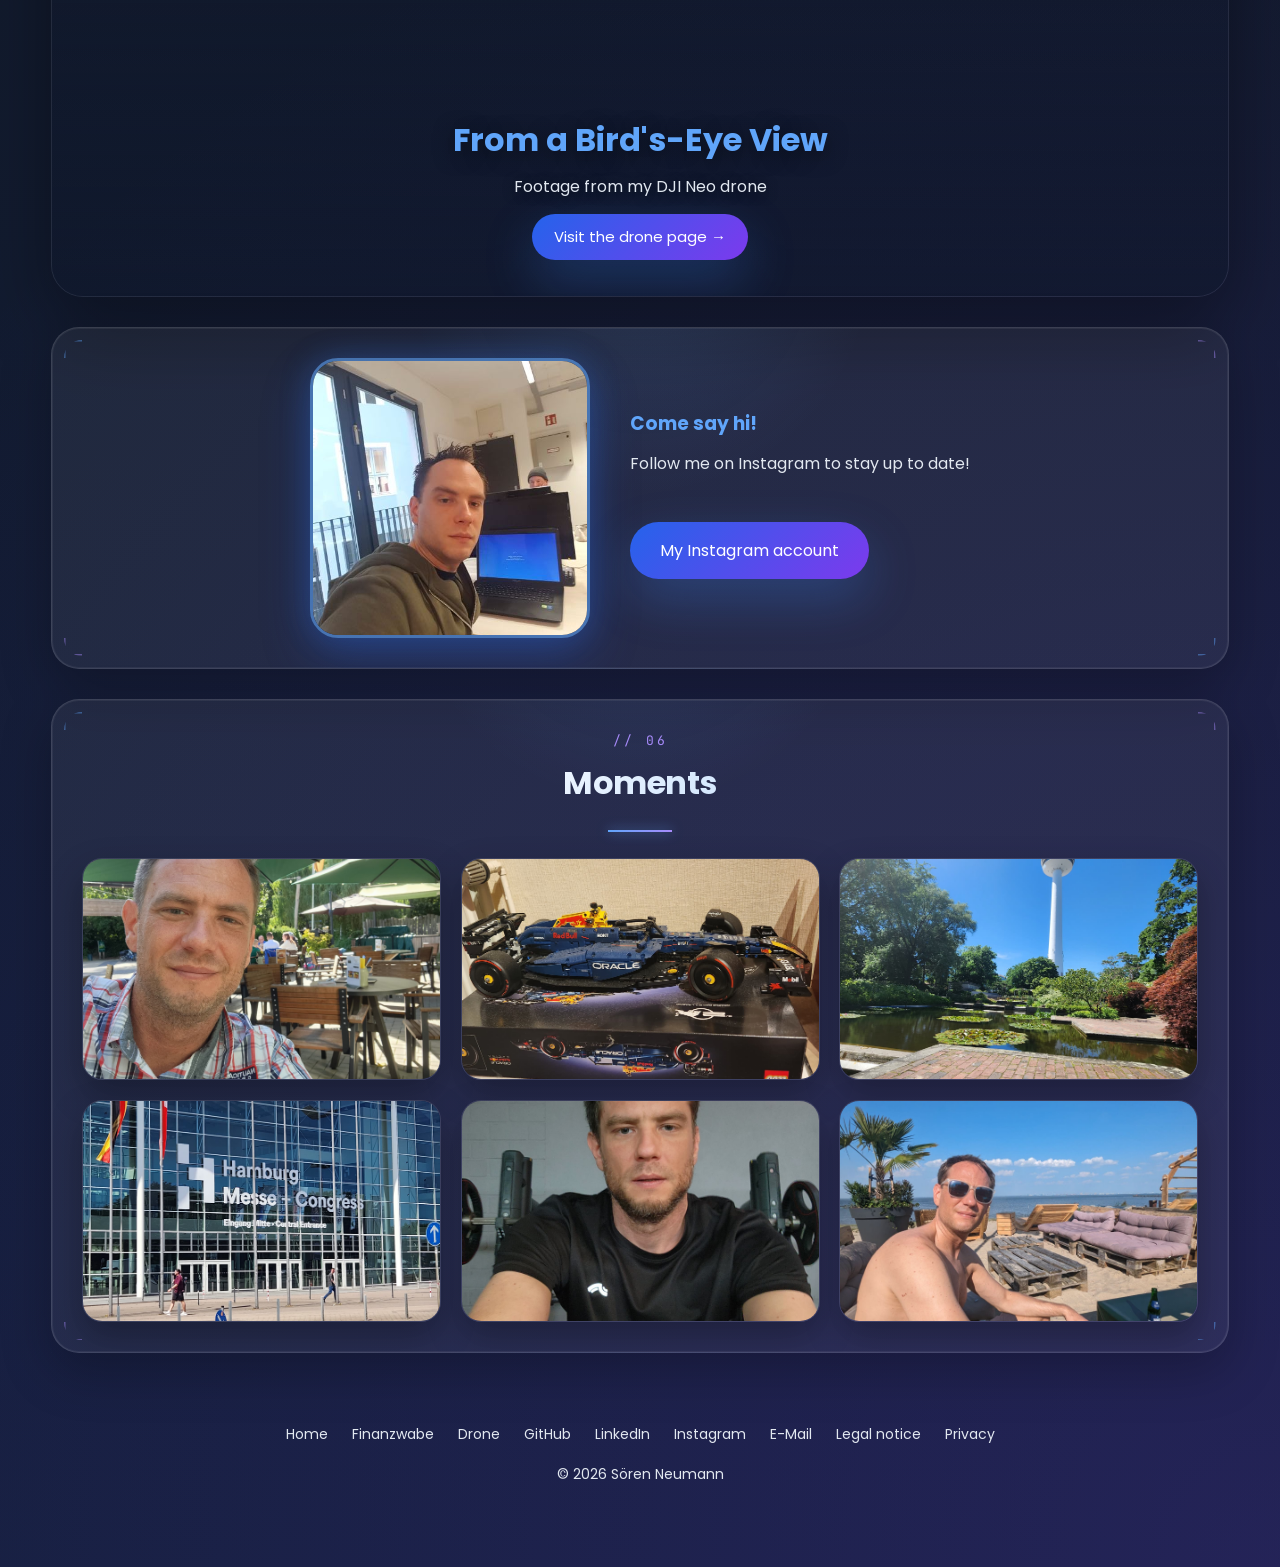
==== commit 7b6082e3: "Homepage: einheitliche Bezeichnung "Cloud Engineer in Ausbildung" (Masterschool), Maschinentechnik s" ====
--- a/index.html
+++ b/index.html
@@ -3,8 +3,8 @@
 <head>
     <meta charset="UTF-8">
     <meta name="viewport" content="width=device-width, initial-scale=1.0">
-    <title data-i18n="meta.title">Sören Neumann | Cloud Engineer (angehend)</title>
-    <meta name="description" content="Persönliche Homepage von Sören Neumann: angehender Cloud Engineer bei MSIT, zuvor Feinwerkmechaniker & Techniker Maschinenbau. Projekte, Zertifikate und Kontakt." data-i18n-content="meta.description">
+    <title data-i18n="meta.title">Sören Neumann | Cloud Engineer in Ausbildung</title>
+    <meta name="description" content="Persönliche Homepage von Sören Neumann: Cloud Engineer in Ausbildung bei Masterschool, zuvor Feinwerkmechaniker & Techniker Maschinentechnik. Projekte, Zertifikate und Kontakt." data-i18n-content="meta.description">
     <link rel="icon" type="image/svg+xml" href="data:image/svg+xml,%3Csvg xmlns='http://www.w3.org/2000/svg' viewBox='0 0 64 64'%3E%3Cdefs%3E%3ClinearGradient id='g' x1='0' y1='0' x2='1' y2='1'%3E%3Cstop offset='0' stop-color='%232563eb'/%3E%3Cstop offset='1' stop-color='%237c3aed'/%3E%3C/linearGradient%3E%3C/defs%3E%3Crect width='64' height='64' rx='16' fill='url(%23g)'/%3E%3Ctext x='32' y='42' font-family='Arial, sans-serif' font-size='28' font-weight='700' fill='white' text-anchor='middle'%3ESN%3C/text%3E%3C/svg%3E">
 
     <link rel="stylesheet" href="https://cdn.jsdelivr.net/npm/lenis@1.3.26/dist/lenis.css"/>
@@ -52,15 +52,15 @@
         <div class="hero-sweep" aria-hidden="true"></div>
 
         <div class="hero-content">
-        <span class="eyebrow hero-fade" data-i18n="hero.eyebrow">Angehender Cloud Engineer @ MSIT</span>
+        <span class="eyebrow hero-fade" data-i18n="hero.eyebrow">Cloud Engineer in Ausbildung @ Masterschool</span>
         <h1 class="hero-title">
             <span class="hero-line"><span data-i18n="hero.line1">Präzision aus der Werkstatt.</span></span>
             <span class="hero-line hero-line-accent"><span data-i18n="hero.line2">Gebaut für die Cloud.</span></span>
         </h1>
         <p class="hero-intro hero-fade" data-i18n="hero.intro">
             Über 15 Jahre Erfahrung aus Präzisionshandwerk und Luftfahrttechnik treffen auf
-            moderne Softwareentwicklung. Aktuell im Quereinsteiger-Studium zum Software-Ingenieur mit Schwerpunkt
-            Cloud Engineering — und in Vorbereitung auf die Zertifizierung AWS Certified Cloud Practitioner.
+            moderne Softwareentwicklung. Aktuell in der Ausbildung zum Cloud Engineer — und in Vorbereitung auf
+            die Zertifizierung AWS Certified Cloud Practitioner.
         </p>
         <div class="hero-cta hero-fade">
             <a class="button" href="#projects" data-i18n="hero.ctaProjects">Projekte ansehen</a>
@@ -107,7 +107,7 @@
             gearbeitet.
         </p>
         <p data-i18n="about.p3" data-i18n-html="true">
-            Seit Mai 2026 gehe ich den nächsten Schritt: ein Quereinsteiger-Studium zum Software-Ingenieur mit
+            Seit Mai 2026 gehe ich den nächsten Schritt: die Ausbildung zum Cloud Engineer bei Masterschool, mit
             Schwerpunkt Python-Entwicklung und dem klaren Ziel Cloud Engineering. Parallel bereite ich mich auf
             die Zertifizierung <strong>AWS Certified Cloud Practitioner</strong> vor.
         </p>
@@ -172,7 +172,7 @@
 
     <section class="card" id="projects">
         <div class="section-heading"><h3 data-i18n="projects.heading">Projekte</h3></div>
-        <p class="section-sub" data-i18n="projects.sub">Eine Auswahl an Arbeiten aus Studium und Selbstlernen.</p>
+        <p class="section-sub" data-i18n="projects.sub">Eine Auswahl an Arbeiten aus Ausbildung und Selbstlernen.</p>
         <div class="projects-grid">
             <article class="project-card featured">
                 <div class="cert-status progress" data-i18n="projects.fwStatus">Zum Testen</div>
